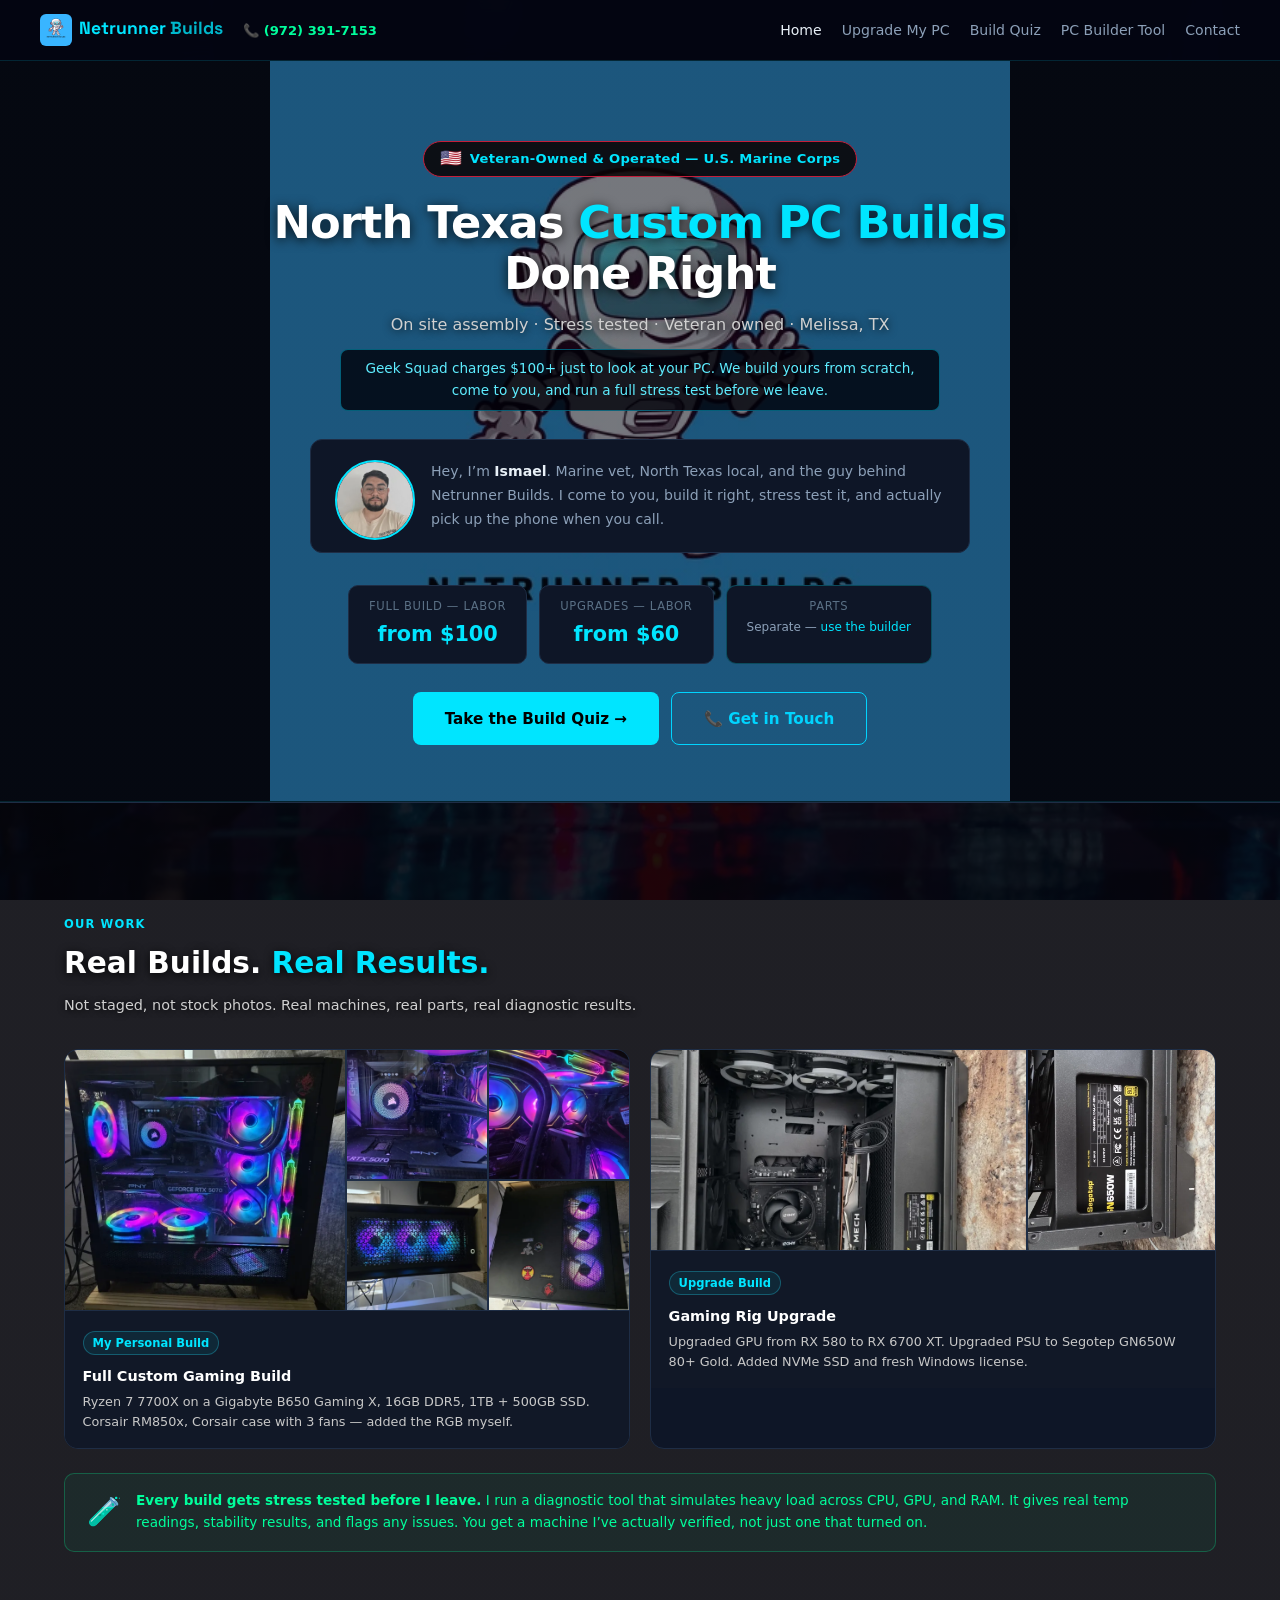
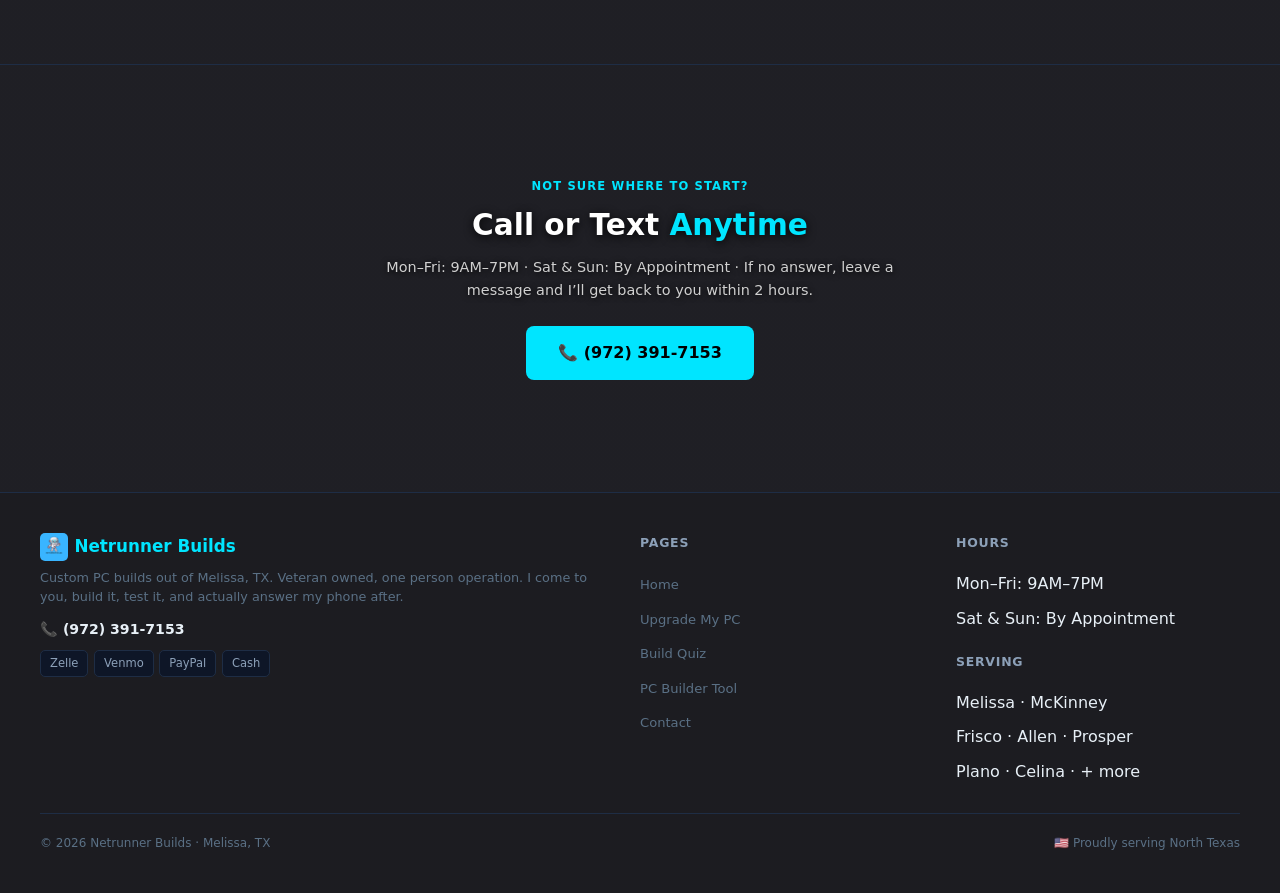
==== index.html @ 7930815f "Revert to github.io domain — remove CNAME until custom domain is ready" ====
<!DOCTYPE html>
<html lang="en">
<head>
<meta charset="UTF-8">
<meta name="viewport" content="width=device-width, initial-scale=1.0">
<meta name="description" content="Netrunner Builds. Veteran owned custom PC builds and upgrades in North Texas. Expert assembly, stress tested, onsite service in Melissa, McKinney, Frisco, Allen, Prosper, Plano, Celina.">
<meta property="og:title" content="Netrunner Builds · North Texas">
<meta property="og:description" content="Veteran-owned custom PC builds and upgrades in North Texas. Expert assembly, stress tested, onsite service.">
<meta property="og:image" content="https://netrunner1994.github.io/netrunner_logo.png">
<meta property="og:url" content="https://netrunner1994.github.io/">
<meta property="og:type" content="website">
<meta name="twitter:card" content="summary">
<meta name="twitter:image" content="https://netrunner1994.github.io/netrunner_logo.png">
<title>Netrunner Builds · North Texas</title>
<link rel="icon" href="netrunner_logo.png">
<link rel="apple-touch-icon" href="apple-touch-icon.png">
<link rel="canonical" href="https://netrunner1994.github.io/">
<link rel="preload" as="image" href="hero-bg.webp" type="image/webp">
<link rel="stylesheet" href="styles.css">
<script type="application/ld+json">
{
  "@context": "https://schema.org",
  "@type": "LocalBusiness",
  "name": "Netrunner Builds",
  "description": "Veteran-owned custom PC builds and upgrades. On-site service in North Texas.",
  "url": "https://netrunner1994.github.io",
  "telephone": "+19723917153",
  "address": {
    "@type": "PostalAddress",
    "addressLocality": "Melissa",
    "addressRegion": "TX",
    "postalCode": "75454",
    "addressCountry": "US"
  },
  "areaServed": ["Melissa TX","McKinney TX","Frisco TX","Allen TX","Prosper TX","Plano TX","Celina TX"],
  "openingHours": ["Mo-Fr 09:00-19:00"],
  "priceRange": "$",
  "founder": { "@type": "Person", "name": "Ismael Ruiz" }
}
</script>
</head>
<body>
<nav>
  <div class="nav-i">
    <a href="index.html" class="nav-logo"><img src="netrunner_logo.webp" alt="Netrunner Builds" style="height:32px;width:32px;object-fit:contain;border-radius:6px;margin-right:.45rem;vertical-align:middle;" width="32" height="32" decoding="async">Netrunner<span style="color:var(--cyan)"> Builds</span></a>
    <a href="tel:9723917153" class="nav-phone">&#128222; (972) 391-7153</a>
    <button class="nav-burger" id="nav-burger" onclick="toggleNav()" aria-label="Toggle navigation menu">&#9776;</button>
    <ul class="nav-links" role="list">
      <li><a href="index.html" class="active">Home</a></li>
      <li><a href="upgrade.html" >Upgrade My PC</a></li>
      <li><a href="build-quiz.html" >Build Quiz</a></li>
      <li><a href="build.html" >PC Builder Tool</a></li>
      <li><a href="request.html" >Contact</a></li>
    </ul>
  </div>
</nav>


<section class="hero" style="position:relative;overflow:hidden;min-height:480px;">
  <div class="vet-badge"><span style="font-size:1.1rem;line-height:1;">&#127482;&#127480;</span> Veteran-Owned &amp; Operated &mdash; U.S. Marine Corps</div>
  <h1 class="hero-h1">North Texas <span>Custom PC Builds</span><br>Done Right</h1>
  <p class="hero-sub">On site assembly &middot; Stress tested &middot; Veteran owned &middot; Melissa, TX</p>
  <p class="gs-line">Geek Squad charges $100+ just to look at your PC. We build yours from scratch, come to you, and run a full stress test before we leave.</p>
  <div class="bio-card">
    <img src="selfie.webp" alt="Ismael Ruiz" class="bio-photo" width="80" height="80" decoding="async" onerror="this.style.display='none'">
    <p>Hey, I&rsquo;m <strong>Ismael</strong>. Marine vet, North Texas local, and the guy behind Netrunner Builds. I come to you, build it right, stress test it, and actually pick up the phone when you call.</p>
  </div>
  <div class="price-badges">
    <div class="price-badge">
      <div class="price-badge-lbl">Full Build &mdash; Labor</div>
      <div class="price-badge-val">from $100</div>
    </div>
    <div class="price-badge">
      <div class="price-badge-lbl">Upgrades &mdash; Labor</div>
      <div class="price-badge-val">from $60</div>
    </div>
    <div class="price-badge price-parts-badge">
      <div class="price-badge-lbl">Parts</div>
      <div class="price-badge-sub">Separate &mdash; <a href="build.html">use the builder</a></div>
    </div>
  </div>
  <div class="hero-btns" style="margin-top:1.75rem;">
    <a href="build-quiz.html" class="btn btn-primary" style="font-size:.95rem;padding:.85rem 2rem;">Take the Build Quiz &#8594;</a>
    <a href="request.html" class="btn btn-secondary" style="font-size:.95rem;padding:.85rem 2rem;">&#128222; Get in Touch</a>
  </div>
</section>

<section class="rev" style="border-top:1px solid var(--brd);border-bottom:1px solid var(--brd);padding:3.5rem 0;">
  <div class="sec">
    <div class="sec-lbl">Our Work</div>
    <h2 class="sec-title">Real Builds. <span>Real Results.</span></h2>
    <p class="sec-sub">Not staged, not stock photos. Real machines, real parts, real diagnostic results.</p>
    <div class="proof-grid">
      <div class="proof-card">
        <div class="proof-imgs proof-imgs--5col" style="grid-template-columns:2fr 1fr 1fr;grid-template-rows:1fr 1fr;height:260px;">
          <img src="first_build.webp" alt="Full build" style="grid-row:1/3;object-position:center 30%;" loading="lazy" decoding="async">
          <img src="first_build-2.webp" alt="Build detail" style="object-position:center 40%;" loading="lazy" decoding="async">
          <img src="first_build-3.webp" alt="Build detail" style="object-position:center 40%;" loading="lazy" decoding="async">
          <img src="first_build-4.webp" alt="Build detail" style="object-position:center 40%;" loading="lazy" decoding="async">
          <img src="first_build-5.webp" alt="Build detail" style="object-position:center 40%;" loading="lazy" decoding="async">
        </div>
        <div class="proof-body">
          <span class="proof-tag">My Personal Build</span>
          <div class="proof-title">Full Custom Gaming Build</div>
          <div class="proof-desc">Ryzen 7 7700X on a Gigabyte B650 Gaming X, 16GB DDR5, 1TB + 500GB SSD. Corsair RM850x, Corsair case with 3 fans &mdash; added the RGB myself.</div>
        </div>
      </div>
      <div class="proof-card">
        <div class="proof-imgs">
          <img src="pc_upgrade.webp" alt="AMD gaming build" style="object-position:center 30%;" loading="lazy" decoding="async">
          <img src="pc_pic.webp" alt="Segotep 650W PSU" style="object-position:center 35%;" loading="lazy" decoding="async">
        </div>
        <div class="proof-body">
          <span class="proof-tag">Upgrade Build</span>
          <div class="proof-title">Gaming Rig Upgrade</div>
          <div class="proof-desc">Upgraded GPU from RX&nbsp;580 to RX&nbsp;6700&nbsp;XT. Upgraded PSU to Segotep GN650W 80+&nbsp;Gold. Added NVMe SSD and fresh Windows license.</div>
        </div>
      </div>
    </div>
    <div class="test-banner">
      <span style="font-size:1.75rem;flex-shrink:0">&#129514;</span>
      <div><b>Every build gets stress tested before I leave.</b> I run a diagnostic tool that simulates heavy load across CPU, GPU, and RAM. It gives real temp readings, stability results, and flags any issues. You get a machine I&rsquo;ve actually verified, not just one that turned on.</div>
    </div>
  </div>
</section>

<section class="rev" style="padding:3.5rem 0;">
  <div class="sec" style="text-align:center;">
    <div class="sec-lbl">Not Sure Where to Start?</div>
    <h2 class="sec-title">Call or Text <span>Anytime</span></h2>
    <p class="sec-sub" style="max-width:520px;margin:0 auto 1.5rem;">Mon–Fri: 9AM–7PM &middot; Sat &amp; Sun: By Appointment &middot; If no answer, leave a message and I&rsquo;ll get back to you within 2 hours.</p>
    <a href="tel:9723917153" class="btn btn-primary" style="font-size:1rem;padding:.9rem 2rem;">&#128222; (972) 391-7153</a>
  </div>
</section>

<footer>
  <div class="ft-i">
    <div>
      <div class="ft-brand"><img src="netrunner_logo.webp" alt="Netrunner Builds" style="height:28px;width:28px;object-fit:contain;border-radius:5px;margin-right:.4rem;vertical-align:middle;" width="28" height="28" decoding="async" loading="lazy">Netrunner<span style="color:var(--cyan)"> Builds</span></div>
      <div class="ft-tag">Custom PC builds out of Melissa, TX. Veteran owned, one person operation. I come to you, build it, test it, and actually answer my phone after.</div>
      <a href="tel:+19723917153" class="ft-phone">&#128222; (972) 391-7153</a>
      <div class="pay-badges"><span class="pay-b">Zelle</span><span class="pay-b">Venmo</span><span class="pay-b">PayPal</span><span class="pay-b">Cash</span></div>
    </div>
    <div class="ft-col">
      <h4>Pages</h4>
      <ul>
        <li><a href="index.html">Home</a></li>
        <li><a href="upgrade.html">Upgrade My PC</a></li>
        <li><a href="build-quiz.html">Build Quiz</a></li>
        <li><a href="build.html">PC Builder Tool</a></li>
        <li><a href="request.html">Contact</a></li>
      </ul>
    </div>
    <div class="ft-col">
      <h4>Hours</h4>
      <ul>
        <li>Mon–Fri: 9AM–7PM</li>
        <li>Sat &amp; Sun: By Appointment</li>
      </ul>
      <h4 style="margin-top:1rem;">Serving</h4>
      <ul>
        <li>Melissa &middot; McKinney</li>
        <li>Frisco &middot; Allen &middot; Prosper</li>
        <li>Plano &middot; Celina &middot; + more</li>
      </ul>
    </div>
  </div>
  <div class="ft-bot">
    <span>&copy; 2026 Netrunner Builds &middot; Melissa, TX</span>
    <span>&#127482;&#127480; Proudly serving North Texas</span>
  </div>
</footer>


<button id="btt" onclick="window.scrollTo({top:0,behavior:'smooth'})" aria-label="Back to top">&#8593;</button>
<script src="shared.js"></script>
</body>
</html>
---- styles.css ----
@import url('https://fonts.googleapis.com/css2?family=Space+Grotesk:wght@400;500;700&display=swap');

:root{
  --bg:#07090f;--surf:#0d1220;--card:#0e1627;--card2:#111827;
  --brd:#1e2d45;--brd2:#273a54;
  --cyan:#00e5ff;--blue:#00b8cc;--blue2:#5EEDFF;
  --teal:#E91E8C;--teal2:#FF5CB4;--magenta:#ff2d78;
  --cdim:rgba(0,229,255,.08);--gdim:rgba(0,229,255,.05);
  --grn:#00ff9d;--ylw:#FCEE0A;--red:#FF3C5A;
  --txt:#e8f0f7;--sub:#8ca0b8;--mut:#5a7085;--muted:#0a1020;
  --font:'Space Grotesk',sans-serif;
}
*{box-sizing:border-box;margin:0;padding:0;}
body{font-family:system-ui,-apple-system,'Segoe UI',sans-serif;background:linear-gradient(rgba(4,4,10,.78),rgba(4,4,10,.78)),url('hero-bg.webp') center/cover fixed no-repeat;color:var(--txt);line-height:1.6;-webkit-font-smoothing:antialiased;}
@media(max-width:900px){body{background-attachment:scroll;}}
a{color:var(--cyan);text-decoration:none;}
a:hover{text-decoration:underline;}
/* NAV */
nav{position:sticky;top:0;z-index:100;background:rgba(4,6,18,.97);backdrop-filter:blur(12px);border-bottom:1px solid rgba(0,229,255,.15);padding:0 1.5rem;}
.nav-i{max-width:1200px;margin:0 auto;display:flex;align-items:center;gap:1.25rem;height:60px;}
.nav-logo{font-size:1.1rem;font-weight:800;color:var(--cyan);white-space:nowrap;flex-shrink:0;}
.nav-logo span{color:var(--txt);}
.nav-phone{font-size:.82rem;color:var(--grn);font-weight:700;white-space:nowrap;text-decoration:none;}
.nav-phone:hover{color:#5EEDFF;}
.nav-links{display:flex;align-items:center;gap:1.25rem;list-style:none;margin-left:auto;flex-wrap:wrap;}
.nav-links a{color:var(--sub);font-size:.88rem;font-weight:500;transition:color .2s;}
.nav-links a:hover,.nav-links a.active{color:var(--txt);text-decoration:none;}
.lang-btn{background:var(--surf);border:1px solid var(--brd);color:var(--sub);padding:4px 10px;border-radius:6px;cursor:pointer;font-size:.78rem;font-weight:700;transition:all .2s;flex-shrink:0;}
.lang-btn:hover{border-color:var(--cyan);color:var(--cyan);}
/* HERO */
.hero{background:linear-gradient(rgba(4,8,18,.55),rgba(4,8,18,.55)),url('netrunner_logo.webp') center/auto 100% no-repeat,#07090f;border-bottom:1px solid rgba(0,229,255,.12);padding:5rem 1.5rem 3.5rem;text-align:center;position:relative;overflow:hidden;}
.hero::before{display:none;}
.vet-badge{display:inline-flex;align-items:center;gap:.5rem;background:rgba(10,3,3,.85);border:1px solid #C41E3A;color:var(--cyan);padding:.4rem 1rem;border-radius:999px;font-size:.82rem;font-weight:700;letter-spacing:.02em;margin-bottom:1.25rem;}
.hero-h1{font-size:clamp(1.9rem,5vw,2.8rem);font-weight:800;color:#fff;margin-bottom:.75rem;letter-spacing:-.02em;line-height:1.15;text-shadow:0 2px 12px rgba(0,0,0,.8);}
.hero-h1 span{color:var(--cyan);}
.hero-sub{font-size:1rem;color:#d0d0d0;margin-bottom:.75rem;text-shadow:0 1px 8px rgba(0,0,0,.9);}
.gs-line{display:inline-block;background:rgba(0,0,8,.8);border:1px solid rgba(0,212,255,.4);color:#5EEDFF;padding:.5rem 1.25rem;border-radius:8px;font-size:.85rem;margin-bottom:1.75rem;max-width:600px;}
.bio-card{max-width:660px;margin:0 auto 2rem;background:var(--card);border:1px solid var(--brd);border-radius:12px;padding:1.25rem 1.5rem;text-align:left;font-size:.88rem;color:var(--sub);line-height:1.7;}
.bio-card strong{color:var(--txt);}
.bio-photo{width:80px;height:80px;border-radius:50%;object-fit:cover;border:2px solid var(--cyan);float:left;margin:0 1rem .5rem 0;}
.price-badges{display:flex;gap:.75rem;justify-content:center;flex-wrap:wrap;margin:1.25rem 0 .5rem;}
.price-badge{background:var(--card);border:1px solid var(--brd);border-radius:10px;padding:.7rem 1.25rem;text-align:center;min-width:130px;}
.price-badge-lbl{font-size:.72rem;color:var(--mut);text-transform:uppercase;letter-spacing:.06em;margin-bottom:.2rem;}
.price-badge-val{font-size:1.3rem;font-weight:800;color:var(--cyan);}
.price-parts-badge{border-color:rgba(0,229,255,.25);}
.price-badge-sub{font-size:.75rem;color:var(--sub);}
.price-badge-sub a{color:var(--cyan);text-decoration:none;}
.section-h3{font-size:1.1rem;font-weight:700;color:#fff;margin:2rem 0 1rem;padding-top:1rem;border-top:1px solid var(--brd);}
.area-sub-h4{font-size:.82rem;font-weight:700;color:var(--sub);text-transform:uppercase;letter-spacing:.06em;margin:1.25rem 0 .5rem;}
.hero-btns{display:flex;gap:.75rem;justify-content:center;flex-wrap:wrap;}
.btn{display:inline-flex;align-items:center;gap:.4rem;padding:.7rem 1.5rem;border-radius:8px;font-weight:700;font-size:.9rem;cursor:pointer;transition:all .2s;border:none;text-decoration:none !important;}
.btn-primary{background:var(--cyan);color:#000;}
.btn-primary:hover{background:#33ecff;transform:translateY(-1px);}
.btn-secondary{background:transparent;border:1px solid #00D4FF;color:#00D4FF;}
.btn-secondary:hover{background:rgba(0,212,255,.1);border-color:#5EEDFF;color:#5EEDFF;}
.btn-green{background:var(--grn);color:#000;}
.btn-green:hover{background:#16a34a;}
/* SECTION */
.sec{max-width:1200px;margin:0 auto;padding:3.5rem 1.5rem;}
section{background:rgba(5,5,10,.5);}
.sec-lbl{font-size:.72rem;font-weight:700;letter-spacing:.1em;color:var(--cyan);text-transform:uppercase;margin-bottom:.4rem;}
.sec-title{font-size:clamp(1.4rem,3vw,1.85rem);font-weight:800;color:#fff;margin-bottom:.4rem;text-shadow:0 2px 10px rgba(0,0,0,.9);}
.sec-title span{color:var(--cyan);}
.sec-sub{color:#d0d0d0;font-size:.9rem;margin-bottom:2rem;line-height:1.6;text-shadow:0 1px 6px rgba(0,0,0,.9);}
/* USE CASES */
.uc-grid{display:grid;grid-template-columns:repeat(auto-fit,minmax(190px,1fr));gap:.9rem;}
.uc-card{background:var(--card);border:2px solid var(--brd);border-radius:12px;padding:1.2rem;cursor:pointer;transition:all .2s;text-align:center;}
.uc-card:hover{border-color:var(--cyan);background:rgba(34,211,238,.05);}
.uc-card.active{border-color:var(--cyan);background:var(--cdim);}
.uc-icon{font-size:1.75rem;margin-bottom:.5rem;}
.uc-title{font-weight:700;font-size:.9rem;color:#fff;margin-bottom:.25rem;}
.uc-note{font-size:.78rem;color:var(--mut);line-height:1.4;}
.hot-badge{display:inline-block;background:rgba(233,30,140,.15);color:#FF5CB4;border:1px solid rgba(233,30,140,.4);font-size:.65rem;padding:2px 7px;border-radius:999px;font-weight:700;margin-bottom:.4rem;}
/* TIER */
.tier-row{display:flex;gap:.4rem;flex-wrap:wrap;margin-bottom:.5rem;}
.tier-btn{padding:.38rem .85rem;border-radius:6px;border:1px solid var(--brd);background:var(--surf);color:var(--sub);font-weight:700;font-size:.78rem;cursor:pointer;transition:all .2s;}
.tier-btn:hover{border-color:var(--cyan);color:var(--cyan);}
.tier-btn.active{background:var(--cyan);border-color:var(--cyan);color:#fff;}
.tier-desc{font-size:.76rem;color:var(--mut);padding:.5rem .85rem;background:var(--surf);border-radius:6px;border-left:3px solid var(--cyan);margin-bottom:.75rem;line-height:1.4;}
/* PROGRESS */
.prog-wrap{background:var(--surf);border:1px solid var(--brd);border-radius:8px;padding:.6rem 1rem;margin-bottom:1rem;display:flex;align-items:center;gap:1rem;flex-wrap:wrap;}
.prog-lbl{font-size:.85rem;color:var(--sub);white-space:nowrap;}
.prog-lbl b{color:var(--cyan);}
.prog-track{flex:1;min-width:120px;height:7px;background:var(--brd);border-radius:999px;overflow:hidden;}
.prog-fill{height:100%;background:linear-gradient(90deg,var(--cyan),var(--grn));border-radius:999px;transition:width .4s ease;width:0%;}
/* BUILDER LAYOUT */
.bld-layout{display:flex;flex-direction:column;gap:1.25rem;}
.comp-col{display:flex;flex-direction:column;gap:.5rem;}
@media(min-width:900px){
  .bld-layout{flex-direction:row;align-items:flex-start;}
  .comp-col{flex:1;min-width:0;}
  .bld-layout>div:last-child{width:285px;flex-shrink:0;position:sticky;top:72px;}
}
/* COMPONENT SECTION */
.csec{background:var(--card);border:1px solid var(--brd);border-radius:10px;overflow:hidden;transition:border-color .25s;}
.csec.done{border-color:var(--grn);}
.csec-hdr{display:flex;align-items:center;gap:.65rem;padding:.7rem 1rem;cursor:pointer;user-select:none;border-bottom:1px solid transparent;transition:background .2s,border-color .2s;}
.csec-hdr:hover{background:rgba(255,255,255,.02);}
.csec-hdr.open{border-bottom-color:var(--brd);}
.csec-icon{width:28px;height:28px;flex-shrink:0;display:flex;align-items:center;justify-content:center;}
.csec-info{flex:1;min-width:0;}
.csec-name{font-weight:700;font-size:.85rem;color:#fff;}
.csec-sel{font-size:.75rem;color:var(--grn);margin-top:1px;}
.csec-sel.empty{color:var(--mut);}
.csec-chev{color:var(--mut);font-size:.8rem;transition:transform .3s;flex-shrink:0;}
.csec-chev.open{transform:rotate(180deg);}
.csec-body{display:none;padding:.85rem 1rem;}
.csec-body.open{display:block;}
.cdesc{font-size:.76rem;color:var(--mut);margin-bottom:.65rem;line-height:1.45;}
/* OPTIONS */
.opts-grid{display:grid;grid-template-columns:repeat(2,1fr);gap:.5rem;}
.opt{background:var(--surf);border:1.5px solid var(--brd);border-radius:7px;padding:.6rem .75rem;cursor:pointer;transition:all .2s;width:100%;text-align:left;}
.opt:hover{border-color:var(--cyan);background:var(--cdim);}
.opt.sel{border-color:var(--grn);background:var(--gdim);}
.opt-check{font-size:.68rem;font-weight:700;color:var(--grn);margin-bottom:.15rem;display:none;}
.opt.sel .opt-check{display:block;}
.opt-tag{display:inline-block;font-size:.6rem;font-weight:700;padding:1px 5px;border-radius:4px;margin-bottom:.2rem;}
.tag-air{background:rgba(34,197,94,.15);color:#00FF9C;}
.tag-aio{background:rgba(34,211,238,.15);color:#67e8f9;}
.tag-brnz{background:rgba(180,120,60,.2);color:#d4956a;}
.tag-gold{background:rgba(245,158,11,.2);color:#fbbf24;}
.tag-plat{background:rgba(148,163,184,.2);color:#cbd5e1;}
.opt-pcp{display:inline-block;margin-top:.3rem;font-size:.68rem;color:var(--cyan);opacity:.75;text-decoration:none;border-bottom:1px solid rgba(34,211,238,.3);}
.opt-pcp:hover{opacity:1;}
.opt-name{font-weight:600;font-size:.8rem;color:#fff;margin-bottom:.15rem;}
.opt-price{font-size:.82rem;color:var(--cyan);font-weight:700;margin-bottom:.2rem;}
.opt-note{font-size:.72rem;color:var(--mut);line-height:1.35;}
/* PSU explain */
.psu-box{background:var(--surf);border:1px solid var(--brd);border-radius:8px;padding:.75rem 1rem;margin-bottom:.9rem;font-size:.78rem;color:var(--mut);line-height:1.5;}
.psu-box b{color:var(--txt);}
/* STORAGE GROUPS */
.sg{margin-bottom:.6rem;}
.sg-hdr{width:100%;background:var(--surf);border:1px solid var(--brd);color:var(--txt);padding:.65rem 1rem;border-radius:8px;text-align:left;cursor:pointer;font-weight:700;font-size:.85rem;display:flex;align-items:center;gap:.6rem;transition:border-color .2s;}
.sg-hdr:hover{border-color:var(--cyan);}
.sg-hdr.open{border-radius:8px 8px 0 0;border-color:var(--cyan);}
.sg-cnt{background:var(--cdim);color:var(--cyan);font-size:.7rem;padding:2px 8px;border-radius:999px;}
.sg-chev{margin-left:auto;color:var(--mut);transition:transform .25s;}
.sg-hdr.open .sg-chev{transform:rotate(180deg);}
.sg-body{display:none;border:1px solid var(--cyan);border-top:none;border-radius:0 0 8px 8px;padding:.65rem;}
.sg-body.open{display:grid;grid-template-columns:repeat(auto-fill,minmax(250px,1fr));gap:.6rem;}
/* COMPAT */
.compat{background:var(--surf);border:1px solid var(--brd);border-radius:8px;padding:.65rem 1rem;margin-top:.75rem;}
.compat-title{font-weight:700;font-size:.88rem;color:#fff;margin-bottom:.6rem;}
.compat-hint{color:var(--mut);font-size:.85rem;}
.compat-ok{color:var(--grn);font-size:.85rem;padding:.25rem 0;}
.compat-err{color:var(--red);font-size:.85rem;padding:.25rem 0;}
/* PRICE PANEL */
.pp{background:var(--card);border:1px solid var(--brd);border-radius:16px;padding:1.4rem;}
.pp-title{font-weight:800;font-size:1rem;color:#fff;margin-bottom:1.1rem;display:flex;align-items:center;justify-content:space-between;}
.pp-row{display:flex;justify-content:space-between;align-items:flex-start;gap:.5rem;padding:.4rem 0;border-bottom:1px solid var(--brd);font-size:.82rem;}
.pp-row:last-of-type{border-bottom:none;}
.pp-lbl{color:var(--mut);flex:1;}
.pp-val{color:var(--txt);font-weight:600;text-align:right;font-size:.8rem;}
.pp-val.grn{color:var(--grn);}
.pp-val.dim{color:var(--mut);font-style:italic;font-weight:400;}
.pp-total{display:flex;justify-content:space-between;padding:.85rem 0 .5rem;border-top:1px solid var(--brd);margin-top:.4rem;}
.pp-total-lbl{font-weight:700;color:#fff;}
.pp-total-val{font-size:1.2rem;font-weight:800;color:var(--cyan);}
.pp-note{font-size:.72rem;color:var(--mut);margin-top:.6rem;line-height:1.5;}
.pp-upd{font-size:.68rem;color:var(--mut);opacity:.7;margin-top:.3rem;}
.pp-os{background:rgba(245,158,11,.1);border:1px solid rgba(245,158,11,.3);border-radius:8px;padding:.55rem .8rem;font-size:.75rem;color:var(--ylw);margin:.75rem 0;line-height:1.45;}
.pp-actions{display:flex;flex-direction:column;gap:.5rem;margin-top:1rem;}
/* BUILD ERA */
.era-box{background:var(--card);border:1px solid rgba(0,229,255,.25);border-radius:12px;padding:1rem 1.1rem;margin-bottom:.75rem;}
.era-header{display:flex;justify-content:space-between;align-items:center;margin-bottom:.55rem;}
.era-label{font-size:.65rem;font-weight:700;letter-spacing:.1em;text-transform:uppercase;color:var(--mut);}
.era-year{font-size:1.05rem;font-weight:800;color:var(--cyan);}
.era-bar-wrap{background:rgba(255,255,255,.1);border-radius:99px;height:6px;margin-bottom:.65rem;overflow:hidden;}
.era-bar-fill{height:100%;border-radius:99px;background:linear-gradient(90deg,#00D4FF,var(--cyan));transition:width .4s ease;}
.era-title{font-size:.92rem;font-weight:700;color:#fff;margin-bottom:.3rem;}
.era-desc{font-size:.79rem;color:var(--sub);line-height:1.5;margin-bottom:.65rem;}
.era-games-lbl{font-size:.7rem;font-weight:700;color:var(--mut);text-transform:uppercase;letter-spacing:.07em;margin-bottom:.4rem;}
.era-games{display:flex;flex-direction:column;gap:.28rem;}
.era-game-tag{font-size:.75rem;color:var(--sub);background:rgba(34,211,238,.05);border:1px solid rgba(34,211,238,.15);border-radius:5px;padding:.3rem .6rem;line-height:1.4;}
/* PROOF */
.proof-grid{display:grid;grid-template-columns:repeat(auto-fit,minmax(280px,1fr));gap:1.25rem;margin-bottom:1.5rem;}
.proof-card{background:var(--card);border:1px solid var(--brd);border-radius:14px;overflow:hidden;}
.proof-img{height:160px;background:linear-gradient(135deg,var(--surf) 0%,#0d2040 100%);display:flex;align-items:center;justify-content:center;font-size:.8rem;color:var(--mut);flex-direction:column;gap:.4rem;}
.proof-body{padding:1.1rem;}
.proof-tag{display:inline-block;background:var(--cdim);color:var(--cyan);border:1px solid rgba(34,211,238,.3);font-size:.72rem;padding:2px 9px;border-radius:999px;font-weight:700;margin-bottom:.6rem;}
.proof-title{font-weight:700;color:#fff;font-size:.9rem;margin-bottom:.3rem;}
.proof-desc{font-size:.8rem;color:#c8c8c8;line-height:1.5;}
.test-banner{background:rgba(0,255,156,.05);border:1px solid rgba(0,255,156,.25);border-radius:10px;padding:1rem 1.4rem;display:flex;align-items:flex-start;gap:.85rem;font-size:.85rem;color:#00FF9C;line-height:1.6;}
/* UPGRADES */
.ug-grid{display:grid;grid-template-columns:repeat(auto-fit,minmax(210px,1fr));gap:1rem;}
.ug-card{background:var(--card);border:1px solid var(--brd);border-radius:12px;padding:1.25rem;transition:border-color .2s;}
.ug-card:hover{border-color:var(--cyan);}
.ug-icon{font-size:1.6rem;margin-bottom:.6rem;}
.ug-title{font-weight:700;color:#fff;font-size:.9rem;margin-bottom:.25rem;}
.ug-price{color:var(--cyan);font-weight:700;font-size:.85rem;margin-bottom:.4rem;}
.ug-desc{font-size:.78rem;color:var(--mut);line-height:1.5;}
/* HOW IT WORKS */
.hiw-grid{display:grid;grid-template-columns:repeat(auto-fit,minmax(170px,1fr));gap:.85rem;margin-bottom:1.75rem;}
.hiw-card{background:var(--card);border:1px solid var(--brd);border-radius:12px;padding:1.1rem;}
.hiw-num{width:32px;height:32px;background:var(--cdim);color:var(--cyan);border-radius:50%;display:flex;align-items:center;justify-content:center;font-weight:800;font-size:.85rem;margin-bottom:.7rem;}
.hiw-title{font-weight:700;color:#fff;font-size:.85rem;margin-bottom:.25rem;}
.hiw-desc{font-size:.78rem;color:var(--mut);line-height:1.45;}
.fee-box{background:var(--card);border:1px solid var(--brd);border-radius:12px;overflow:hidden;margin-bottom:1.25rem;}
.fee-row{display:flex;justify-content:space-between;align-items:center;padding:.8rem 1.25rem;border-bottom:1px solid var(--brd);font-size:.88rem;}
.fee-row:last-child{border-bottom:none;}
.fee-lbl{color:var(--mut);}
.fee-val{font-weight:700;color:var(--txt);}
.warranty-grid{display:grid;grid-template-columns:repeat(auto-fit,minmax(230px,1fr));gap:.85rem;}
.w-card{background:var(--card);border:1px solid var(--brd);border-radius:12px;padding:1.1rem;}
.w-icon{font-size:1.4rem;margin-bottom:.5rem;}
.w-title{font-weight:700;color:#fff;font-size:.88rem;margin-bottom:.25rem;}
.w-desc{font-size:.78rem;color:var(--mut);line-height:1.5;}
/* AREA */
.area-info{display:grid;grid-template-columns:repeat(auto-fit,minmax(260px,1fr));gap:1.25rem;margin-top:1.25rem;}
.area-card{background:var(--card);border:1px solid var(--brd);border-radius:12px;padding:1.25rem;}
.area-card h4{font-weight:700;color:#fff;margin-bottom:.6rem;}
.area-card p{font-size:.82rem;color:var(--mut);margin-bottom:.5rem;line-height:1.5;}
.city-tags{display:flex;flex-wrap:wrap;gap:.35rem;margin-top:.5rem;}
.city-tag{background:var(--surf);border:1px solid var(--brd);color:var(--sub);padding:3px 10px;border-radius:999px;font-size:.75rem;}
.hours-row,.pay-row{display:flex;flex-wrap:wrap;gap:.4rem;margin-top:.5rem;}
.badge-sm{background:var(--surf);border:1px solid var(--brd);color:var(--sub);padding:3px 10px;border-radius:6px;font-size:.75rem;font-weight:500;}
/* FAQ */
.faq-item{border-bottom:1px solid var(--brd);background:var(--card);padding:0 1rem;border-radius:8px;margin-bottom:.4rem;}
.faq-q{width:100%;text-align:left;background:none;border:none;color:var(--txt);padding:1rem 0;font-size:.9rem;font-weight:600;cursor:pointer;display:flex;align-items:center;justify-content:space-between;gap:1rem;transition:color .2s;}
.faq-q:hover,.faq-q.open{color:var(--cyan);}
.faq-plus{color:var(--cyan);font-size:1.1rem;transition:transform .3s;flex-shrink:0;}
.faq-q.open .faq-plus{transform:rotate(45deg);}
.faq-a{max-height:0;overflow:hidden;transition:max-height .35s ease,padding .3s;font-size:.85rem;color:#c8c8c8;line-height:1.7;}
.faq-a.open{max-height:400px;padding-bottom:1rem;}
/* CHECKLIST */
.cl-grid{display:grid;grid-template-columns:repeat(auto-fill,minmax(215px,1fr));gap:.75rem;}
.cl-item{background:var(--card);border:1px solid var(--brd);border-radius:10px;padding:.9rem 1rem;display:flex;gap:.75rem;align-items:flex-start;}
.cl-icon{font-size:1.2rem;flex-shrink:0;}
.cl-name{font-weight:600;color:#fff;font-size:.85rem;margin-bottom:.15rem;}
.cl-price{font-size:.75rem;color:var(--mut);}
/* FORM */
.form-grid{display:grid;grid-template-columns:1fr 1fr;gap:1rem;}
@media(max-width:640px){.form-grid{grid-template-columns:1fr;}}
.fg{display:flex;flex-direction:column;gap:.35rem;margin-bottom:.9rem;}
.fg label{font-size:.8rem;font-weight:600;color:var(--txt);}
.fg input,.fg select,.fg textarea{width:100%;background:var(--surf);border:1px solid var(--brd);border-radius:8px;color:var(--txt);padding:.7rem .9rem;font-size:.88rem;font-family:inherit;transition:border-color .2s;}
.fg input:focus,.fg select:focus,.fg textarea:focus{outline:none;border-color:var(--cyan);}
.fg textarea{min-height:110px;resize:vertical;}
.fg select option{background:var(--surf);}
.build-summ{background:var(--surf);border:1px solid var(--brd);border-radius:10px;padding:1rem;margin-bottom:1.1rem;font-size:.82rem;}
.build-summ h4{font-weight:700;color:var(--cyan);margin-bottom:.6rem;font-size:.82rem;}
.summ-row{display:flex;justify-content:space-between;padding:.25rem 0;border-bottom:1px solid var(--brd);font-size:.8rem;color:var(--mut);}
.summ-row:last-child{border-bottom:none;}
.summ-val{color:var(--txt);font-weight:600;}
.parts-note{background:var(--surf);border:1px solid var(--brd);border-radius:9px;padding:.85rem 1rem;margin-bottom:1.1rem;font-size:.78rem;color:var(--mut);line-height:1.5;}
.parts-note b{color:var(--txt);}
.priv-note{font-size:.75rem;color:var(--mut);margin-bottom:1.1rem;display:flex;gap:.5rem;align-items:flex-start;line-height:1.5;}
.success-wrap{display:none;text-align:center;padding:3rem 1rem;}
.success-wrap.show{display:block;}
.suc-icon{font-size:2.5rem;margin-bottom:.75rem;}
.suc-h3{font-size:1.2rem;font-weight:700;color:#fff;margin-bottom:.5rem;}
.suc-p{color:var(--mut);font-size:.88rem;}
/* FOOTER */
footer{background:rgba(8,8,13,.6);border-top:1px solid var(--brd);padding:2.5rem 1.5rem;}
.ft-i{max-width:1200px;margin:0 auto;display:grid;grid-template-columns:2fr 1fr 1fr;gap:2rem;}
@media(max-width:720px){.ft-i{grid-template-columns:1fr;}}
.ft-brand{font-size:1.05rem;font-weight:800;color:var(--cyan);margin-bottom:.4rem;}
.ft-brand span{color:var(--txt);}
.ft-tag{font-size:.8rem;color:var(--mut);margin-bottom:.75rem;line-height:1.5;}
.ft-phone{font-size:.88rem;color:var(--txt);font-weight:700;text-decoration:none;display:block;margin-bottom:.6rem;}
.ft-phone:hover{color:var(--cyan);}
.pay-badges{display:flex;flex-wrap:wrap;gap:.35rem;margin-top:.4rem;}
.pay-b{background:var(--card);border:1px solid var(--brd);color:var(--sub);padding:3px 9px;border-radius:5px;font-size:.72rem;}
.ft-col h4{font-size:.78rem;font-weight:700;color:var(--sub);text-transform:uppercase;letter-spacing:.06em;margin-bottom:.85rem;}
.ft-col ul{list-style:none;}
.ft-col ul li{padding:.28rem 0;}
.ft-col ul li a{font-size:.82rem;color:var(--mut);}
.ft-col ul li a:hover{color:var(--cyan);text-decoration:none;}
.ft-soc{display:flex;gap:.5rem;flex-wrap:wrap;margin-top:.6rem;}
.ft-soc a{background:var(--card);border:1px solid var(--brd);color:var(--mut);padding:4px 12px;border-radius:6px;font-size:.75rem;font-weight:600;transition:all .2s;}
.ft-soc a:hover{border-color:var(--cyan);color:var(--cyan);text-decoration:none;}
.ft-bot{max-width:1200px;margin:1.5rem auto 0;padding-top:1.25rem;border-top:1px solid var(--brd);display:flex;justify-content:space-between;align-items:center;flex-wrap:wrap;gap:.5rem;font-size:.75rem;color:var(--mut);}
/* TOAST */
.toast{position:fixed;bottom:2rem;left:50%;transform:translateX(-50%) translateY(100px);background:var(--grn);color:#000;padding:.7rem 1.5rem;border-radius:8px;font-weight:700;font-size:.88rem;z-index:9999;transition:transform .3s ease;pointer-events:none;}
.toast.show{transform:translateX(-50%) translateY(0);}
/* MODAL */
.modal-overlay{position:fixed;inset:0;background:rgba(2,2,8,.86);backdrop-filter:blur(4px);z-index:2000;display:flex;align-items:center;justify-content:center;padding:1.25rem;}
.modal-box{background:var(--card);border:1px solid rgba(0,212,255,.4);border-radius:14px;padding:1.75rem;max-width:480px;font-size:.88rem;line-height:1.6;color:var(--txt);box-shadow:0 20px 60px rgba(0,0,0,.6);}
/* BACK TOP */
#btt{position:fixed;bottom:2rem;right:2rem;background:var(--cyan);color:#000;border:none;border-radius:50%;width:42px;height:42px;font-size:1rem;cursor:pointer;opacity:0;transition:opacity .3s;z-index:500;display:flex;align-items:center;justify-content:center;font-weight:700;}
#btt.show{opacity:1;}
#btt:hover{background:#38bdf8;}
/* REVEAL */
.rev{opacity:0;transform:translateY(22px);transition:opacity .5s,transform .5s;}
.rev.in{opacity:1;transform:translateY(0);}
/* HAMBURGER MENU */
.nav-burger{display:none;background:none;border:1px solid var(--brd);border-radius:6px;color:var(--txt);font-size:1.2rem;cursor:pointer;padding:.3rem .6rem;line-height:1;margin-left:auto;flex-shrink:0;transition:border-color .2s,color .2s;}
.nav-burger:hover{border-color:var(--cyan);color:var(--cyan);}
@media(max-width:768px){
  .nav-phone{display:none;}
  .nav-burger{display:block;}
  .nav-links{
    position:absolute;top:60px;left:0;right:0;
    display:none;flex-direction:column;align-items:stretch;
    margin-left:0;gap:0;
    background:rgba(4,6,18,.98);backdrop-filter:blur(14px);
    border-bottom:1px solid var(--brd);padding:.25rem 0;
    z-index:200;box-shadow:0 8px 32px rgba(0,0,0,.5);
  }
  .nav-links.open{display:flex;}
  .nav-links li{border-bottom:1px solid rgba(255,255,255,.04);}
  .nav-links li:last-child{border-bottom:none;}
  .nav-links a{display:block;padding:.9rem 1.5rem;font-size:.95rem;color:var(--sub)!important;font-weight:500;}
  .nav-links a:hover,.nav-links a.active{color:var(--cyan)!important;background:rgba(0,229,255,.05);text-decoration:none;}
}
/* MOBILE */
@media(max-width:600px){
  .opts-grid{grid-template-columns:1fr;}
  .sg-body.open{grid-template-columns:1fr;}
  .hero{padding:3.5rem 1rem 2.5rem;background:linear-gradient(rgba(4,8,18,.88),rgba(4,8,18,.88)),url('netrunner_logo.webp') center/auto 100% no-repeat,#07090f!important;}
  .csec-hdr{padding:.9rem 1rem;}
  .csec-body{padding:1rem;}
  .price-parts-badge{display:none;}
}
/* STYLE OVERRIDES */
.nav-logo{color:var(--cyan)!important;font-family:var(--font);}
.nav-logo span{color:var(--blue)!important;}
.sec-title span,.sec-lbl,.a{color:var(--cyan)!important;}
.btn-primary{background:var(--cyan)!important;color:#000!important;}
.btn-primary:hover{background:#33ecff!important;}
.uc-card:hover,.uc-card.active{border-color:var(--cyan)!important;background:var(--cdim)!important;}
.tier-btn.active{background:var(--cyan)!important;border-color:var(--cyan)!important;color:#000!important;}
.tier-btn:hover{border-color:var(--cyan)!important;color:var(--cyan)!important;}
.opt:hover,.opt.sel{border-color:var(--cyan)!important;background:var(--cdim)!important;}
.opt.sel{border-color:var(--cyan)!important;}
.opt-price,.csec-sel:not(.empty){color:var(--cyan)!important;}
.prog-fill{background:linear-gradient(90deg,var(--blue),var(--cyan))!important;}
.tier-desc{border-left-color:var(--cyan)!important;}
.pp-total{color:var(--cyan)!important;}
.pp-val.grn{color:var(--cyan)!important;}
.sg-hdr:hover{color:var(--cyan)!important;}
.faq-q:hover,.faq-plus{color:var(--cyan)!important;}
.compat-ok{color:#4ade80!important;}
.nav-cta{background:var(--cyan)!important;color:#06060e!important;}
input:focus,select:focus,textarea:focus{border-color:var(--blue)!important;box-shadow:0 0 0 3px rgba(0,212,255,.12)!important;}
/* SOCIAL SHARE */
.soc-row{display:grid;grid-template-columns:repeat(4,1fr);gap:.4rem;}
.soc-btn{background:rgba(255,255,255,.04);border:1px solid rgba(255,255,255,.1);border-radius:8px;color:var(--mut);padding:.5rem .3rem;font-size:.68rem;font-weight:700;cursor:pointer;transition:border-color .2s,color .2s,background .2s;font-family:inherit;display:flex;flex-direction:column;align-items:center;gap:.2rem;line-height:1.2;}
.soc-x:hover{border-color:#e7e7e7;color:#e7e7e7;background:rgba(231,231,231,.07);}
.soc-fb:hover{border-color:#1877F2;color:#1877F2;background:rgba(24,119,242,.07);}
.soc-reddit:hover{border-color:#FF4500;color:#FF4500;background:rgba(255,69,0,.07);}
.soc-discord:hover{border-color:#5865F2;color:#5865F2;background:rgba(88,101,242,.07);}
/* WIZARD */
.wz-bar{background:var(--surf);border:1px solid var(--brd);border-radius:8px;padding:.55rem .9rem;margin-bottom:.75rem;}
.wz-bar-top{display:flex;justify-content:space-between;align-items:center;margin-bottom:.4rem;font-size:.78rem;}
.wz-bar-top b{color:var(--cyan);}
.wz-track{height:5px;background:var(--brd);border-radius:999px;overflow:hidden;}
.wz-fill{height:100%;background:linear-gradient(90deg,var(--blue),var(--cyan));border-radius:999px;transition:width .4s;width:0%;}
.wz-nav{display:flex;justify-content:space-between;align-items:center;margin-top:1rem;gap:.75rem;flex-wrap:wrap;}
.wz-btn{padding:.52rem 1.2rem;border-radius:8px;font-size:.88rem;font-weight:700;cursor:pointer;border:none;font-family:inherit;transition:all .2s;}
.wz-back{background:var(--surf);color:var(--sub);border:1px solid var(--brd);}
.wz-back:hover{border-color:var(--blue);color:var(--txt);}
.wz-skip{background:transparent;color:var(--mut);border:1px solid var(--muted);font-size:.8rem;}
.wz-next{background:var(--cyan);color:#000;}
.wz-next:hover{background:#33ecff;transform:translateY(-1px);}
.wz-restart{background:transparent;color:var(--mut);border:1px solid var(--brd);margin-left:auto;font-size:.75rem;}
.wz-restart:hover{color:var(--red);border-color:var(--red);}
/* PROOF CARD */
.proof-imgs{display:grid;grid-template-columns:2fr 1fr;gap:2px;height:200px;background:var(--brd);overflow:hidden;}
.proof-imgs img{width:100%;height:100%;min-height:0;object-fit:cover;display:block;}
.proof-body{padding:1.1rem;background:var(--card2);border-top:1px solid var(--brd);}
.spec-tag{background:rgba(157,0,255,.12);border:1px solid rgba(157,0,255,.25);color:var(--blue2);}
/* HUB SERVICE CARDS */
.svc-grid{display:grid;grid-template-columns:repeat(auto-fit,minmax(280px,1fr));gap:1.5rem;margin:2.5rem 0;}
.svc-card{background:var(--card);border:2px solid var(--brd);border-radius:16px;padding:2rem 1.75rem;text-decoration:none !important;transition:all .25s;display:flex;flex-direction:column;gap:.75rem;}
.svc-card:hover{border-color:var(--cyan);background:var(--cdim);transform:translateY(-3px);box-shadow:0 8px 32px rgba(0,229,255,.08);}
.svc-icon{font-size:2.5rem;line-height:1;}
.svc-title{font-size:1.2rem;font-weight:800;color:#fff;}
.svc-desc{font-size:.88rem;color:var(--sub);line-height:1.6;flex:1;}
.svc-cta{display:inline-flex;align-items:center;gap:.4rem;font-size:.88rem;font-weight:700;color:var(--cyan);margin-top:.25rem;}
.svc-card:hover .svc-cta{text-decoration:underline;}
.svc-price{font-size:.78rem;color:var(--mut);margin-top:.1rem;}
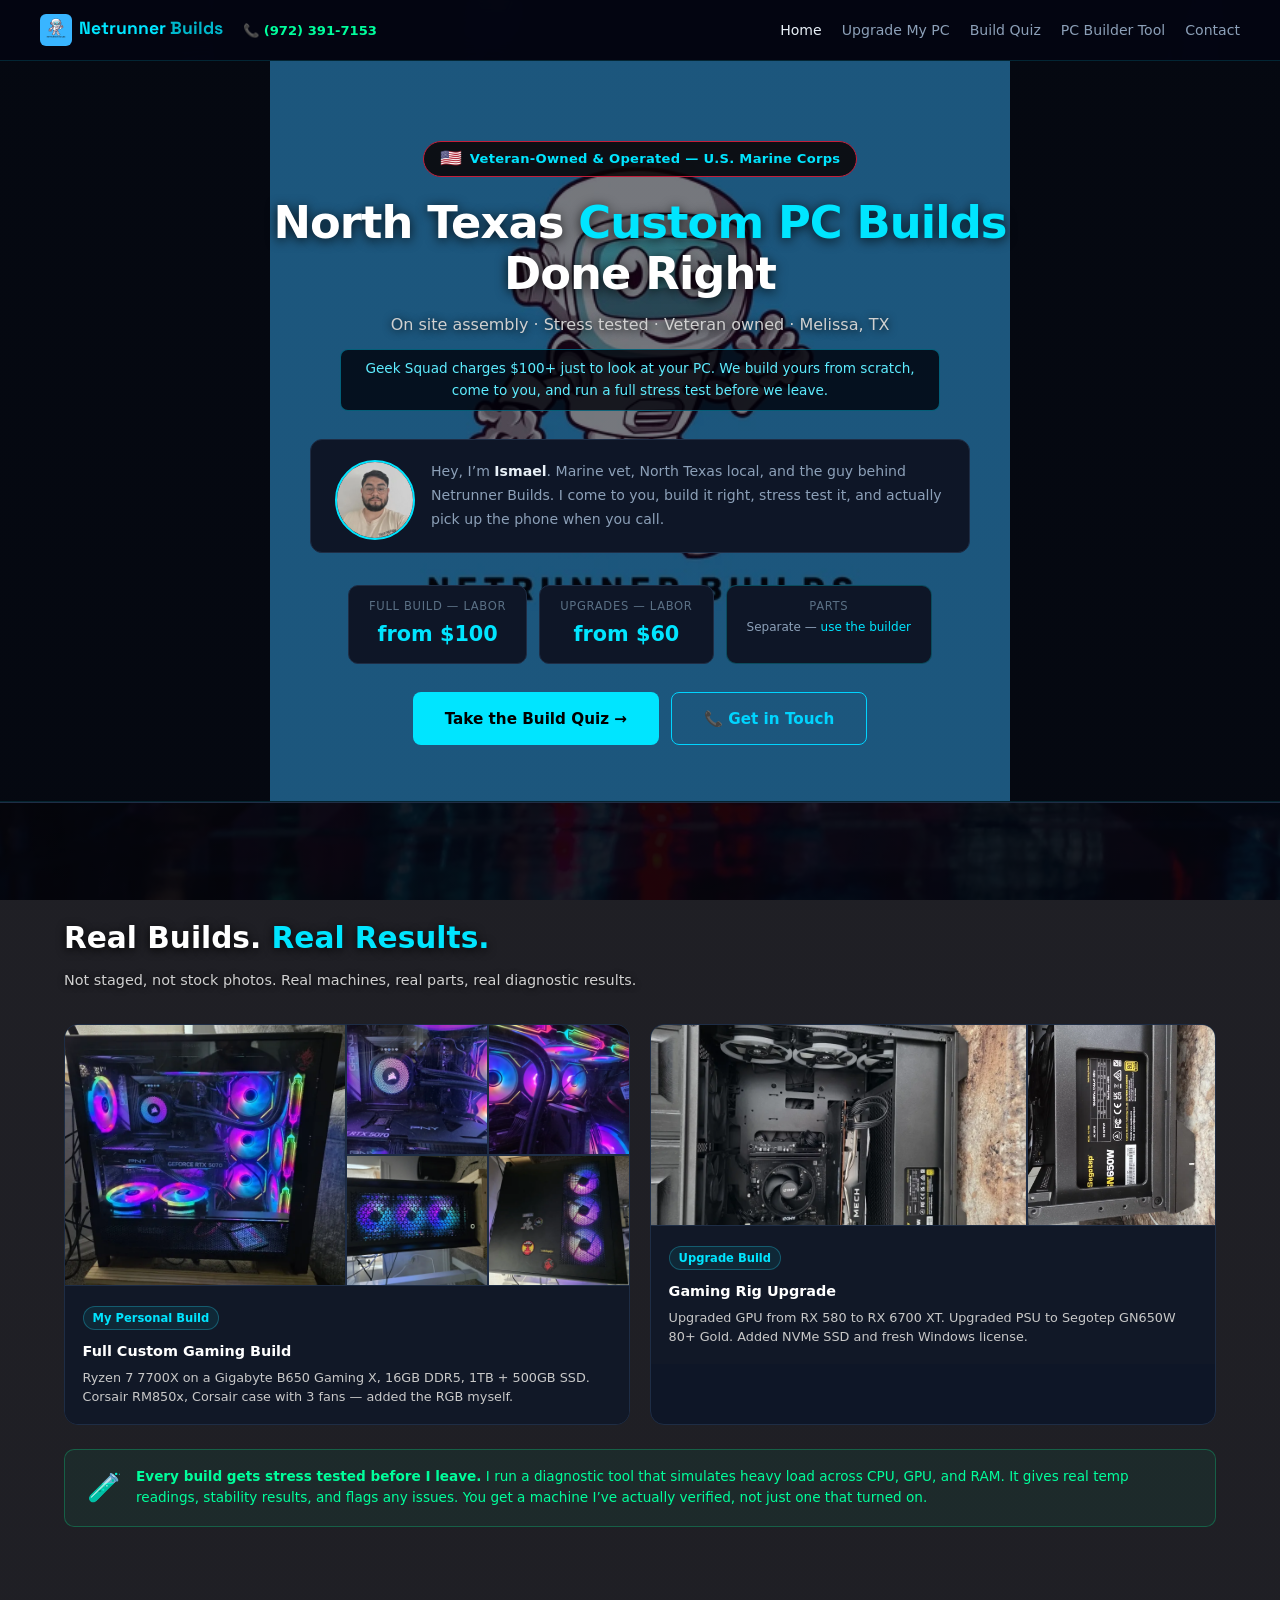
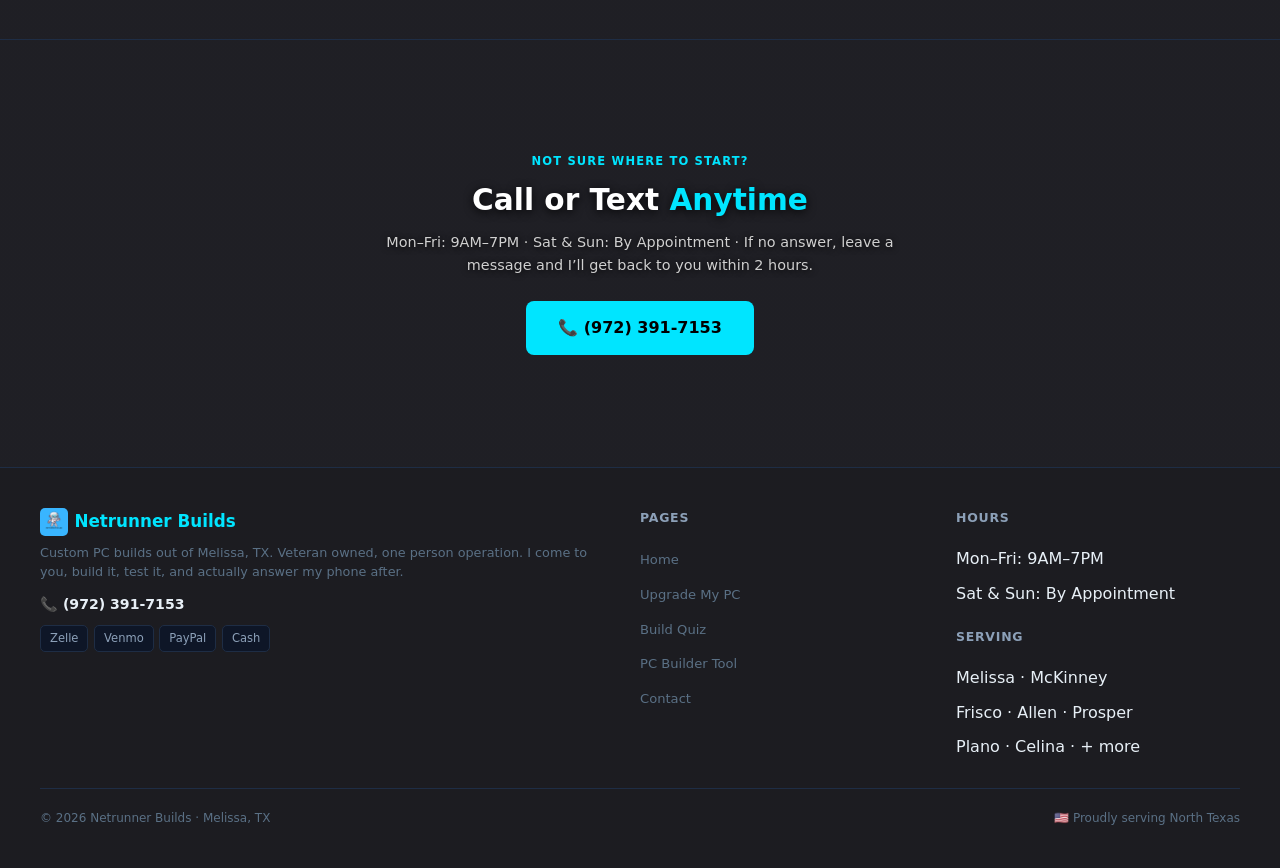
==== commit 4e77382d: "Remove 'Our Work' label from gallery section" ====
--- a/index.html
+++ b/index.html
@@ -87,7 +87,6 @@
 
 <section class="rev" style="border-top:1px solid var(--brd);border-bottom:1px solid var(--brd);padding:3.5rem 0;">
   <div class="sec">
-    <div class="sec-lbl">Our Work</div>
     <h2 class="sec-title">Real Builds. <span>Real Results.</span></h2>
     <p class="sec-sub">Not staged, not stock photos. Real machines, real parts, real diagnostic results.</p>
     <div class="proof-grid">
--- a/styles.css
+++ b/styles.css
@@ -125,6 +125,15 @@
 .opt-name{font-weight:600;font-size:.8rem;color:#fff;margin-bottom:.15rem;}
 .opt-price{font-size:.82rem;color:var(--cyan);font-weight:700;margin-bottom:.2rem;}
 .opt-note{font-size:.72rem;color:var(--mut);line-height:1.35;}
+/* POLICY LIST (upgrade page) */
+.policy-list{list-style:none;padding:0;margin:0;display:flex;flex-direction:column;gap:.55rem;}
+.policy-list li{font-size:.83rem;color:var(--mut);line-height:1.5;padding:.6rem .9rem;background:var(--surf);border:1px solid var(--brd);border-radius:8px;}
+.policy-list li b{color:var(--txt);}
+/* DROPDOWN (case / fans) */
+.dd-sel{width:100%;background:var(--surf);border:1.5px solid var(--brd);border-radius:8px;color:var(--txt);font-family:inherit;font-size:.83rem;padding:.6rem .85rem;cursor:pointer;appearance:none;-webkit-appearance:none;background-image:url("data:image/svg+xml,%3Csvg xmlns='http://www.w3.org/2000/svg' width='12' height='8' viewBox='0 0 12 8'%3E%3Cpath d='M1 1l5 5 5-5' stroke='%2300e5ff' stroke-width='2' fill='none' stroke-linecap='round'/%3E%3C/svg%3E");background-repeat:no-repeat;background-position:right .85rem center;padding-right:2.5rem;transition:border-color .2s;}
+.dd-sel:hover,.dd-sel:focus{border-color:var(--cyan);outline:none;}
+.dd-sel option{background:#0d1117;color:var(--txt);}
+.dd-pick{margin-top:.6rem;padding:.6rem .85rem;background:var(--gdim);border:1px solid var(--grn);border-radius:7px;font-size:.8rem;color:var(--grn);line-height:1.5;}
 /* PSU explain */
 .psu-box{background:var(--surf);border:1px solid var(--brd);border-radius:8px;padding:.75rem 1rem;margin-bottom:.9rem;font-size:.78rem;color:var(--mut);line-height:1.5;}
 .psu-box b{color:var(--txt);}
@@ -311,6 +320,8 @@
   .csec-hdr{padding:.9rem 1rem;}
   .csec-body{padding:1rem;}
   .price-parts-badge{display:none;}
+  .bio-photo{float:none;display:block;margin:0 auto 1rem;}
+  .cdesc,.opt-note,.uc-note{font-size:.8rem;}
 }
 /* STYLE OVERRIDES */
 .nav-logo{color:var(--cyan)!important;font-family:var(--font);}
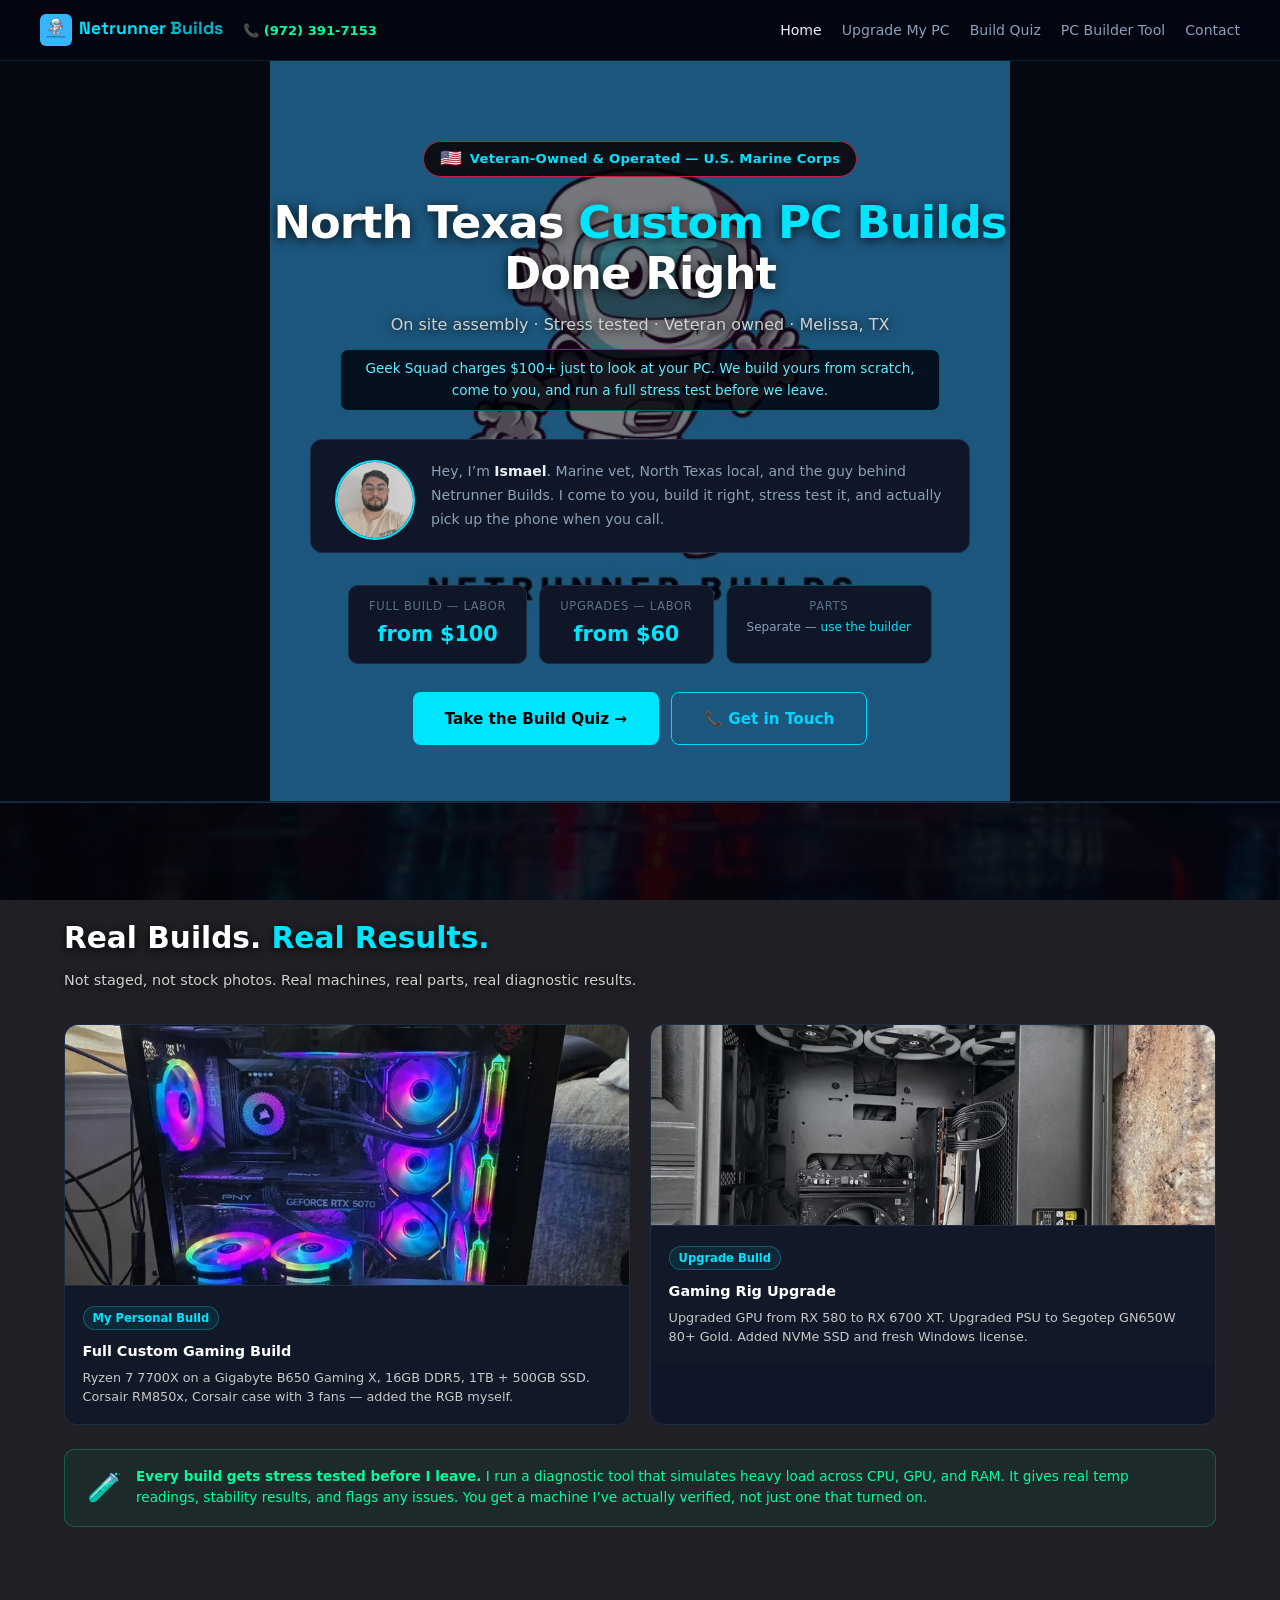
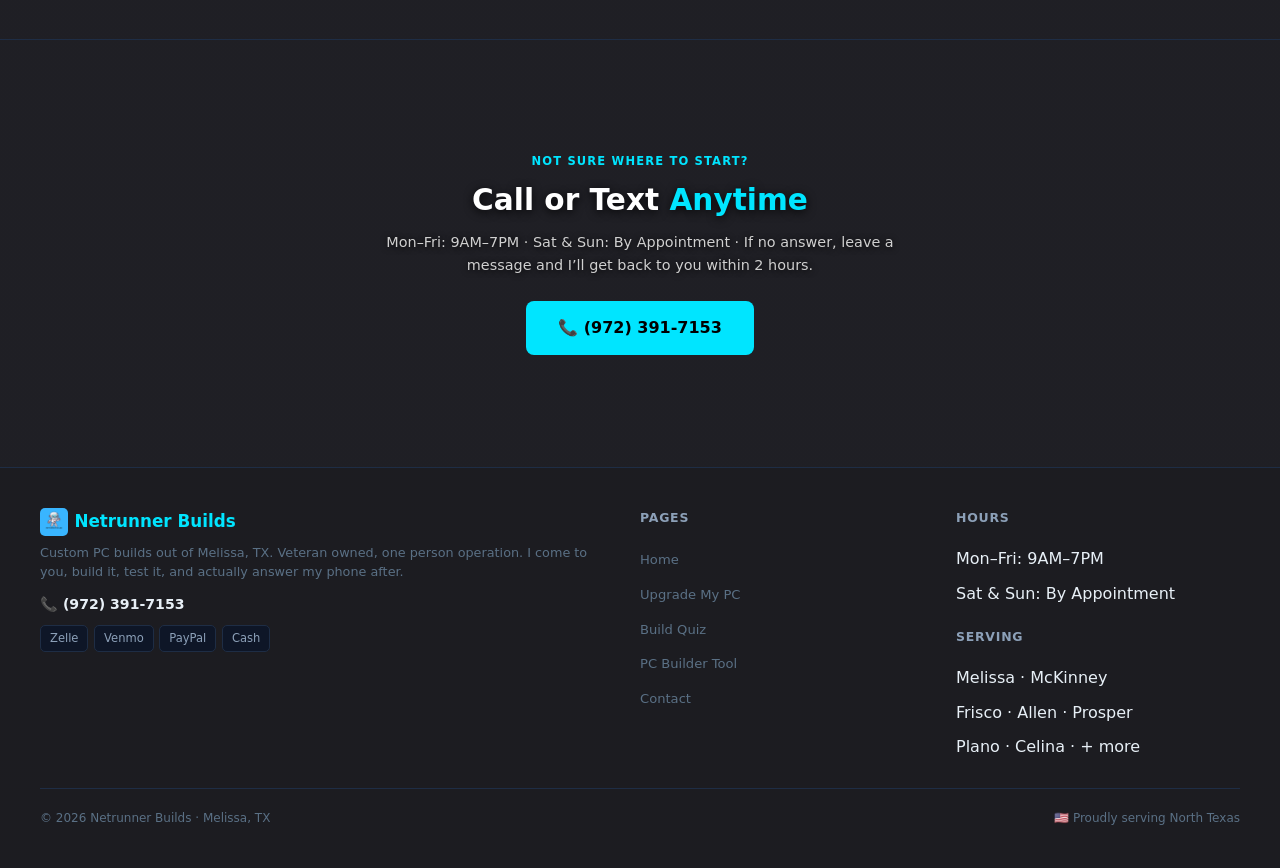
==== commit 26661d0a: "Turn build photo mosaics into auto-rotating slideshows" ====
--- a/index.html
+++ b/index.html
@@ -6,24 +6,30 @@
 <meta name="description" content="Netrunner Builds. Veteran owned custom PC builds and upgrades in North Texas. Expert assembly, stress tested, onsite service in Melissa, McKinney, Frisco, Allen, Prosper, Plano, Celina.">
 <meta property="og:title" content="Netrunner Builds · North Texas">
 <meta property="og:description" content="Veteran-owned custom PC builds and upgrades in North Texas. Expert assembly, stress tested, onsite service.">
-<meta property="og:image" content="https://netrunner1994.github.io/netrunner_logo.png">
-<meta property="og:url" content="https://netrunner1994.github.io/">
+<meta property="og:image" content="https://netrunnerbuilds.com/netrunner_logo.png">
+<meta property="og:url" content="https://netrunnerbuilds.com/">
 <meta property="og:type" content="website">
 <meta name="twitter:card" content="summary">
-<meta name="twitter:image" content="https://netrunner1994.github.io/netrunner_logo.png">
+<meta name="twitter:image" content="https://netrunnerbuilds.com/netrunner_logo.png">
 <title>Netrunner Builds · North Texas</title>
 <link rel="icon" href="netrunner_logo.png">
 <link rel="apple-touch-icon" href="apple-touch-icon.png">
-<link rel="canonical" href="https://netrunner1994.github.io/">
+<link rel="canonical" href="https://netrunnerbuilds.com/">
 <link rel="preload" as="image" href="hero-bg.webp" type="image/webp">
 <link rel="stylesheet" href="styles.css">
+<link rel="manifest" href="manifest.json">
+<meta name="theme-color" content="#00e5ff">
+<meta name="apple-mobile-web-app-capable" content="yes">
+<meta name="apple-mobile-web-app-status-bar-style" content="black-translucent">
+<meta name="apple-mobile-web-app-title" content="Netrunner Builds">
+<meta name="mobile-web-app-capable" content="yes">
 <script type="application/ld+json">
 {
   "@context": "https://schema.org",
   "@type": "LocalBusiness",
   "name": "Netrunner Builds",
   "description": "Veteran-owned custom PC builds and upgrades. On-site service in North Texas.",
-  "url": "https://netrunner1994.github.io",
+  "url": "https://netrunnerbuilds.com",
   "telephone": "+19723917153",
   "address": {
     "@type": "PostalAddress",
@@ -91,12 +97,14 @@
     <p class="sec-sub">Not staged, not stock photos. Real machines, real parts, real diagnostic results.</p>
     <div class="proof-grid">
       <div class="proof-card">
-        <div class="proof-imgs proof-imgs--5col" style="grid-template-columns:2fr 1fr 1fr;grid-template-rows:1fr 1fr;height:260px;">
-          <img src="first_build.webp" alt="Full build" style="grid-row:1/3;object-position:center 30%;" loading="lazy" decoding="async">
-          <img src="first_build-2.webp" alt="Build detail" style="object-position:center 40%;" loading="lazy" decoding="async">
-          <img src="first_build-3.webp" alt="Build detail" style="object-position:center 40%;" loading="lazy" decoding="async">
-          <img src="first_build-4.webp" alt="Build detail" style="object-position:center 40%;" loading="lazy" decoding="async">
-          <img src="first_build-5.webp" alt="Build detail" style="object-position:center 40%;" loading="lazy" decoding="async">
+        <div class="carousel" style="height:260px;">
+          <div class="carousel-track">
+            <img src="first_build.webp" alt="Full build" style="object-position:center 30%;" loading="lazy" decoding="async">
+            <img src="first_build-2.webp" alt="Build detail" style="object-position:center 40%;" loading="lazy" decoding="async">
+            <img src="first_build-3.webp" alt="Build detail" style="object-position:center 40%;" loading="lazy" decoding="async">
+            <img src="first_build-4.webp" alt="Build detail" style="object-position:center 40%;" loading="lazy" decoding="async">
+            <img src="first_build-5.webp" alt="Build detail" style="object-position:center 40%;" loading="lazy" decoding="async">
+          </div>
         </div>
         <div class="proof-body">
           <span class="proof-tag">My Personal Build</span>
@@ -105,9 +113,11 @@
         </div>
       </div>
       <div class="proof-card">
-        <div class="proof-imgs">
-          <img src="pc_upgrade.webp" alt="AMD gaming build" style="object-position:center 30%;" loading="lazy" decoding="async">
-          <img src="pc_pic.webp" alt="Segotep 650W PSU" style="object-position:center 35%;" loading="lazy" decoding="async">
+        <div class="carousel">
+          <div class="carousel-track">
+            <img src="pc_upgrade.webp" alt="AMD gaming build" style="object-position:center 30%;" loading="lazy" decoding="async">
+            <img src="pc_pic.webp" alt="Segotep 650W PSU" style="object-position:center 35%;" loading="lazy" decoding="async">
+          </div>
         </div>
         <div class="proof-body">
           <span class="proof-tag">Upgrade Build</span>
--- a/styles.css
+++ b/styles.css
@@ -367,8 +367,9 @@
 .wz-restart{background:transparent;color:var(--mut);border:1px solid var(--brd);margin-left:auto;font-size:.75rem;}
 .wz-restart:hover{color:var(--red);border-color:var(--red);}
 /* PROOF CARD */
-.proof-imgs{display:grid;grid-template-columns:2fr 1fr;gap:2px;height:200px;background:var(--brd);overflow:hidden;}
-.proof-imgs img{width:100%;height:100%;min-height:0;object-fit:cover;display:block;}
+.carousel{position:relative;height:200px;background:var(--brd);overflow:hidden;border-radius:0;}
+.carousel-track{display:flex;height:100%;transition:transform .7s ease;}
+.carousel-track img{flex:0 0 100%;width:100%;height:100%;object-fit:cover;display:block;}
 .proof-body{padding:1.1rem;background:var(--card2);border-top:1px solid var(--brd);}
 .spec-tag{background:rgba(157,0,255,.12);border:1px solid rgba(157,0,255,.25);color:var(--blue2);}
 /* HUB SERVICE CARDS */
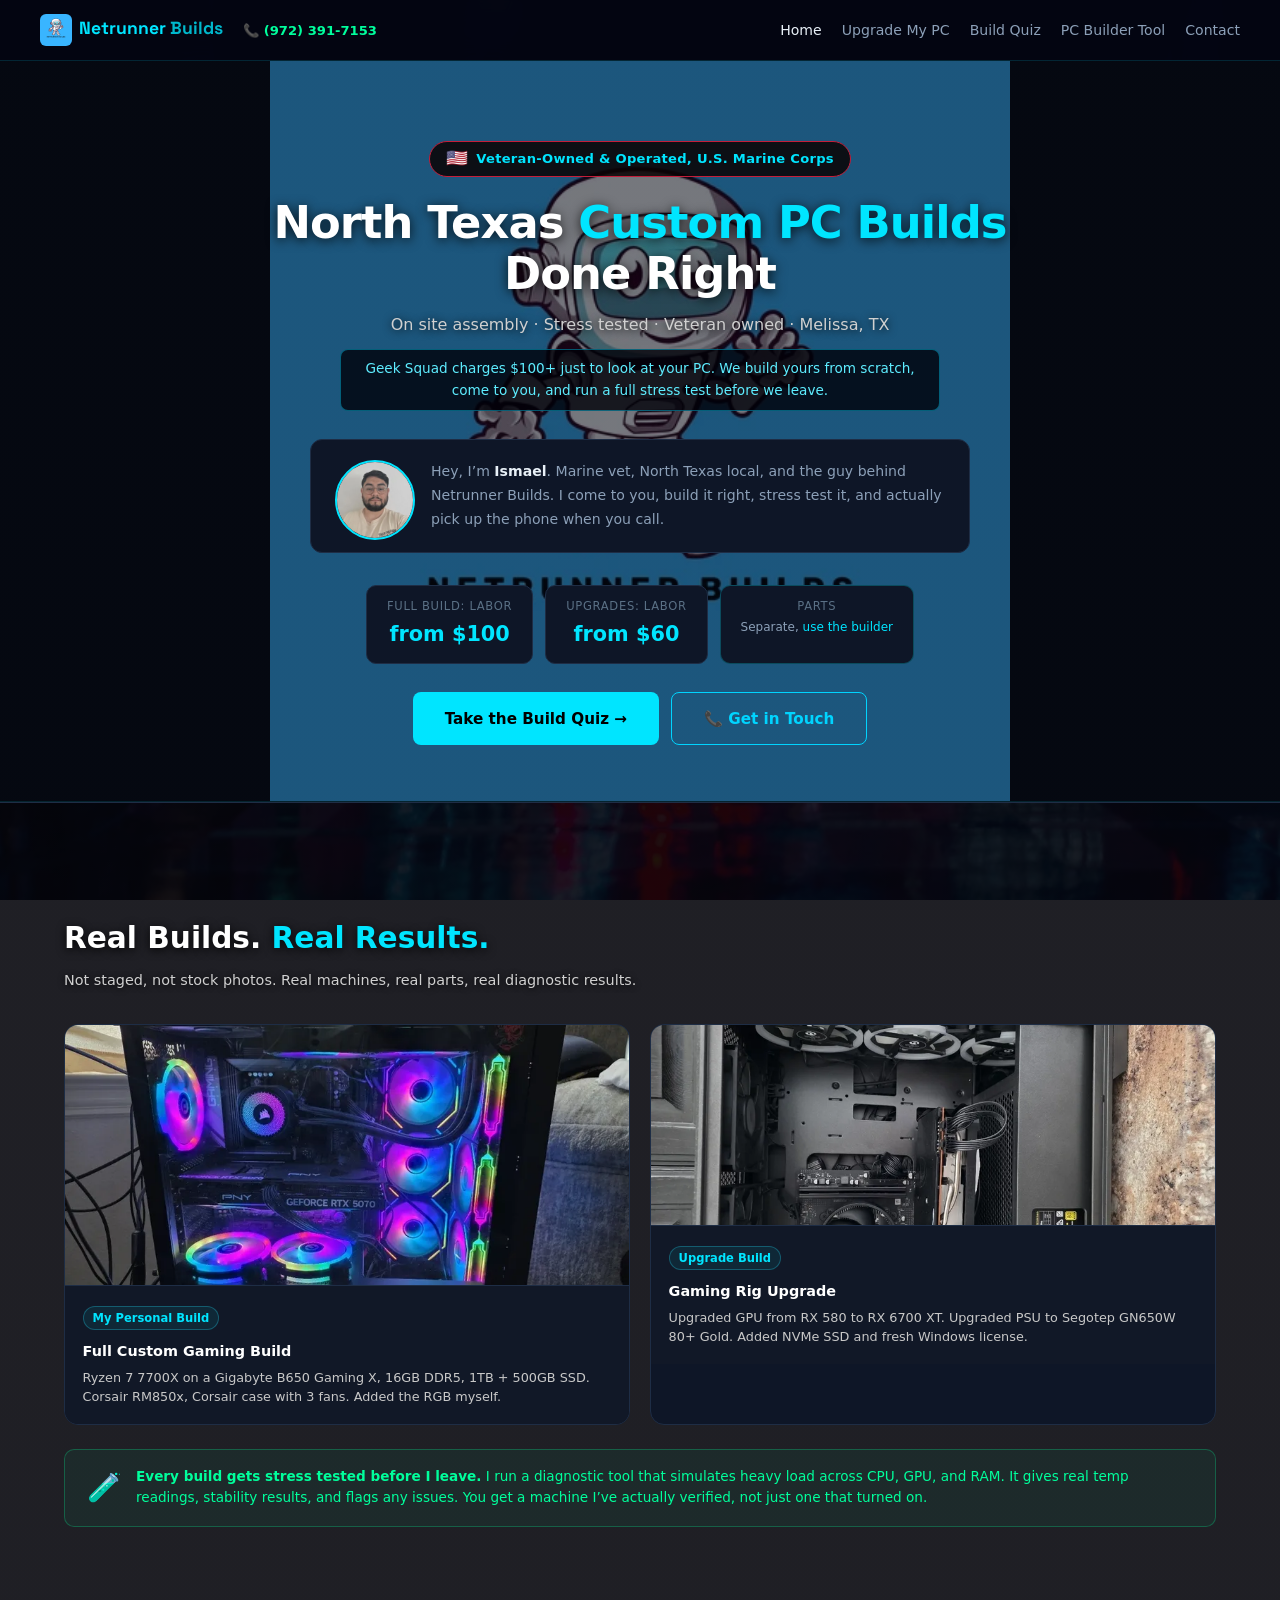
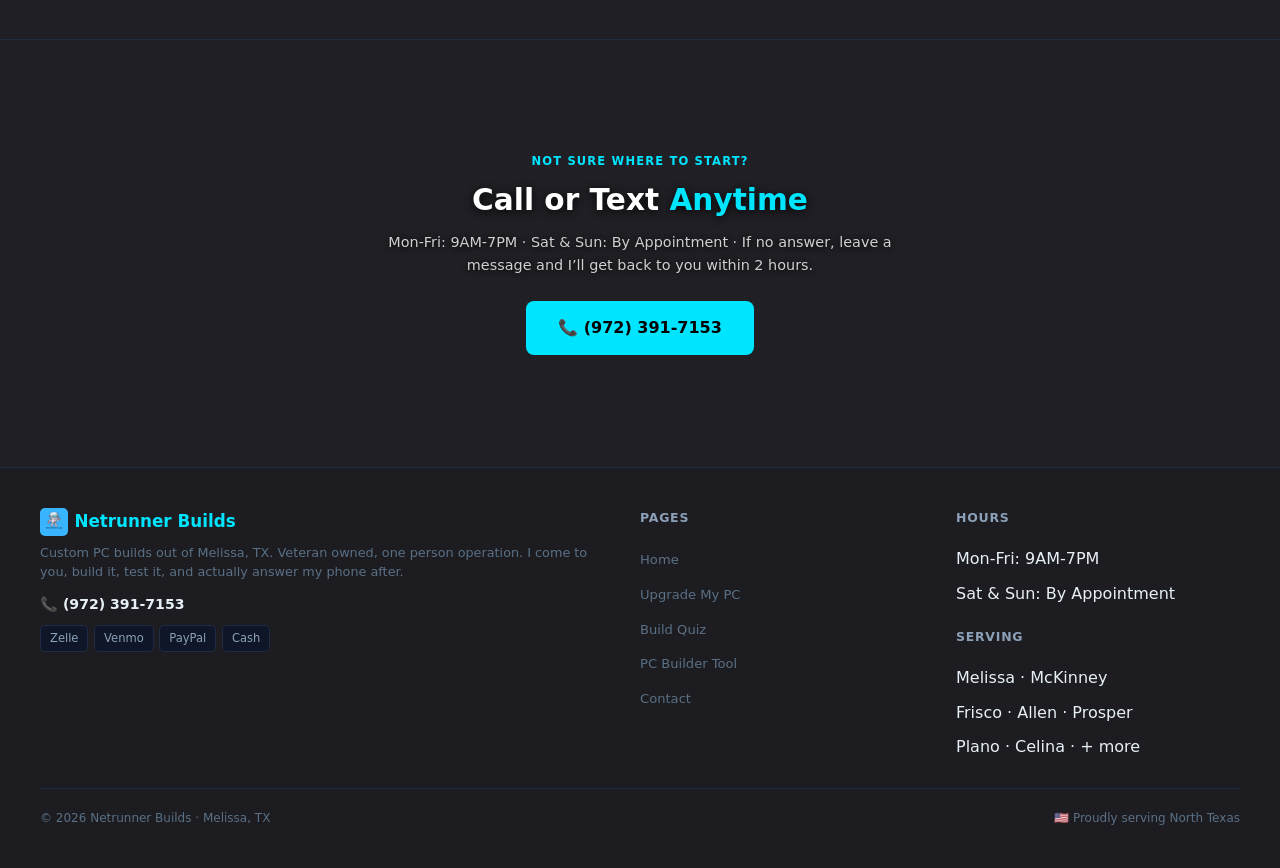
==== commit 840a04ee: "Site-wide checkup: verify integrity, remove all em/en dashes from copy Full audit of prices, links, " ====
--- a/index.html
+++ b/index.html
@@ -63,7 +63,7 @@
 
 
 <section class="hero" style="position:relative;overflow:hidden;min-height:480px;">
-  <div class="vet-badge"><span style="font-size:1.1rem;line-height:1;">&#127482;&#127480;</span> Veteran-Owned &amp; Operated &mdash; U.S. Marine Corps</div>
+  <div class="vet-badge"><span style="font-size:1.1rem;line-height:1;">&#127482;&#127480;</span> Veteran-Owned &amp; Operated, U.S. Marine Corps</div>
   <h1 class="hero-h1">North Texas <span>Custom PC Builds</span><br>Done Right</h1>
   <p class="hero-sub">On site assembly &middot; Stress tested &middot; Veteran owned &middot; Melissa, TX</p>
   <p class="gs-line">Geek Squad charges $100+ just to look at your PC. We build yours from scratch, come to you, and run a full stress test before we leave.</p>
@@ -73,16 +73,16 @@
   </div>
   <div class="price-badges">
     <div class="price-badge">
-      <div class="price-badge-lbl">Full Build &mdash; Labor</div>
+      <div class="price-badge-lbl">Full Build: Labor</div>
       <div class="price-badge-val">from $100</div>
     </div>
     <div class="price-badge">
-      <div class="price-badge-lbl">Upgrades &mdash; Labor</div>
+      <div class="price-badge-lbl">Upgrades: Labor</div>
       <div class="price-badge-val">from $60</div>
     </div>
     <div class="price-badge price-parts-badge">
       <div class="price-badge-lbl">Parts</div>
-      <div class="price-badge-sub">Separate &mdash; <a href="build.html">use the builder</a></div>
+      <div class="price-badge-sub">Separate, <a href="build.html">use the builder</a></div>
     </div>
   </div>
   <div class="hero-btns" style="margin-top:1.75rem;">
@@ -109,7 +109,7 @@
         <div class="proof-body">
           <span class="proof-tag">My Personal Build</span>
           <div class="proof-title">Full Custom Gaming Build</div>
-          <div class="proof-desc">Ryzen 7 7700X on a Gigabyte B650 Gaming X, 16GB DDR5, 1TB + 500GB SSD. Corsair RM850x, Corsair case with 3 fans &mdash; added the RGB myself.</div>
+          <div class="proof-desc">Ryzen 7 7700X on a Gigabyte B650 Gaming X, 16GB DDR5, 1TB + 500GB SSD. Corsair RM850x, Corsair case with 3 fans. Added the RGB myself.</div>
         </div>
       </div>
       <div class="proof-card">
@@ -137,7 +137,7 @@
   <div class="sec" style="text-align:center;">
     <div class="sec-lbl">Not Sure Where to Start?</div>
     <h2 class="sec-title">Call or Text <span>Anytime</span></h2>
-    <p class="sec-sub" style="max-width:520px;margin:0 auto 1.5rem;">Mon–Fri: 9AM–7PM &middot; Sat &amp; Sun: By Appointment &middot; If no answer, leave a message and I&rsquo;ll get back to you within 2 hours.</p>
+    <p class="sec-sub" style="max-width:520px;margin:0 auto 1.5rem;">Mon-Fri: 9AM-7PM &middot; Sat &amp; Sun: By Appointment &middot; If no answer, leave a message and I&rsquo;ll get back to you within 2 hours.</p>
     <a href="tel:9723917153" class="btn btn-primary" style="font-size:1rem;padding:.9rem 2rem;">&#128222; (972) 391-7153</a>
   </div>
 </section>
@@ -163,7 +163,7 @@
     <div class="ft-col">
       <h4>Hours</h4>
       <ul>
-        <li>Mon–Fri: 9AM–7PM</li>
+        <li>Mon-Fri: 9AM-7PM</li>
         <li>Sat &amp; Sun: By Appointment</li>
       </ul>
       <h4 style="margin-top:1rem;">Serving</h4>
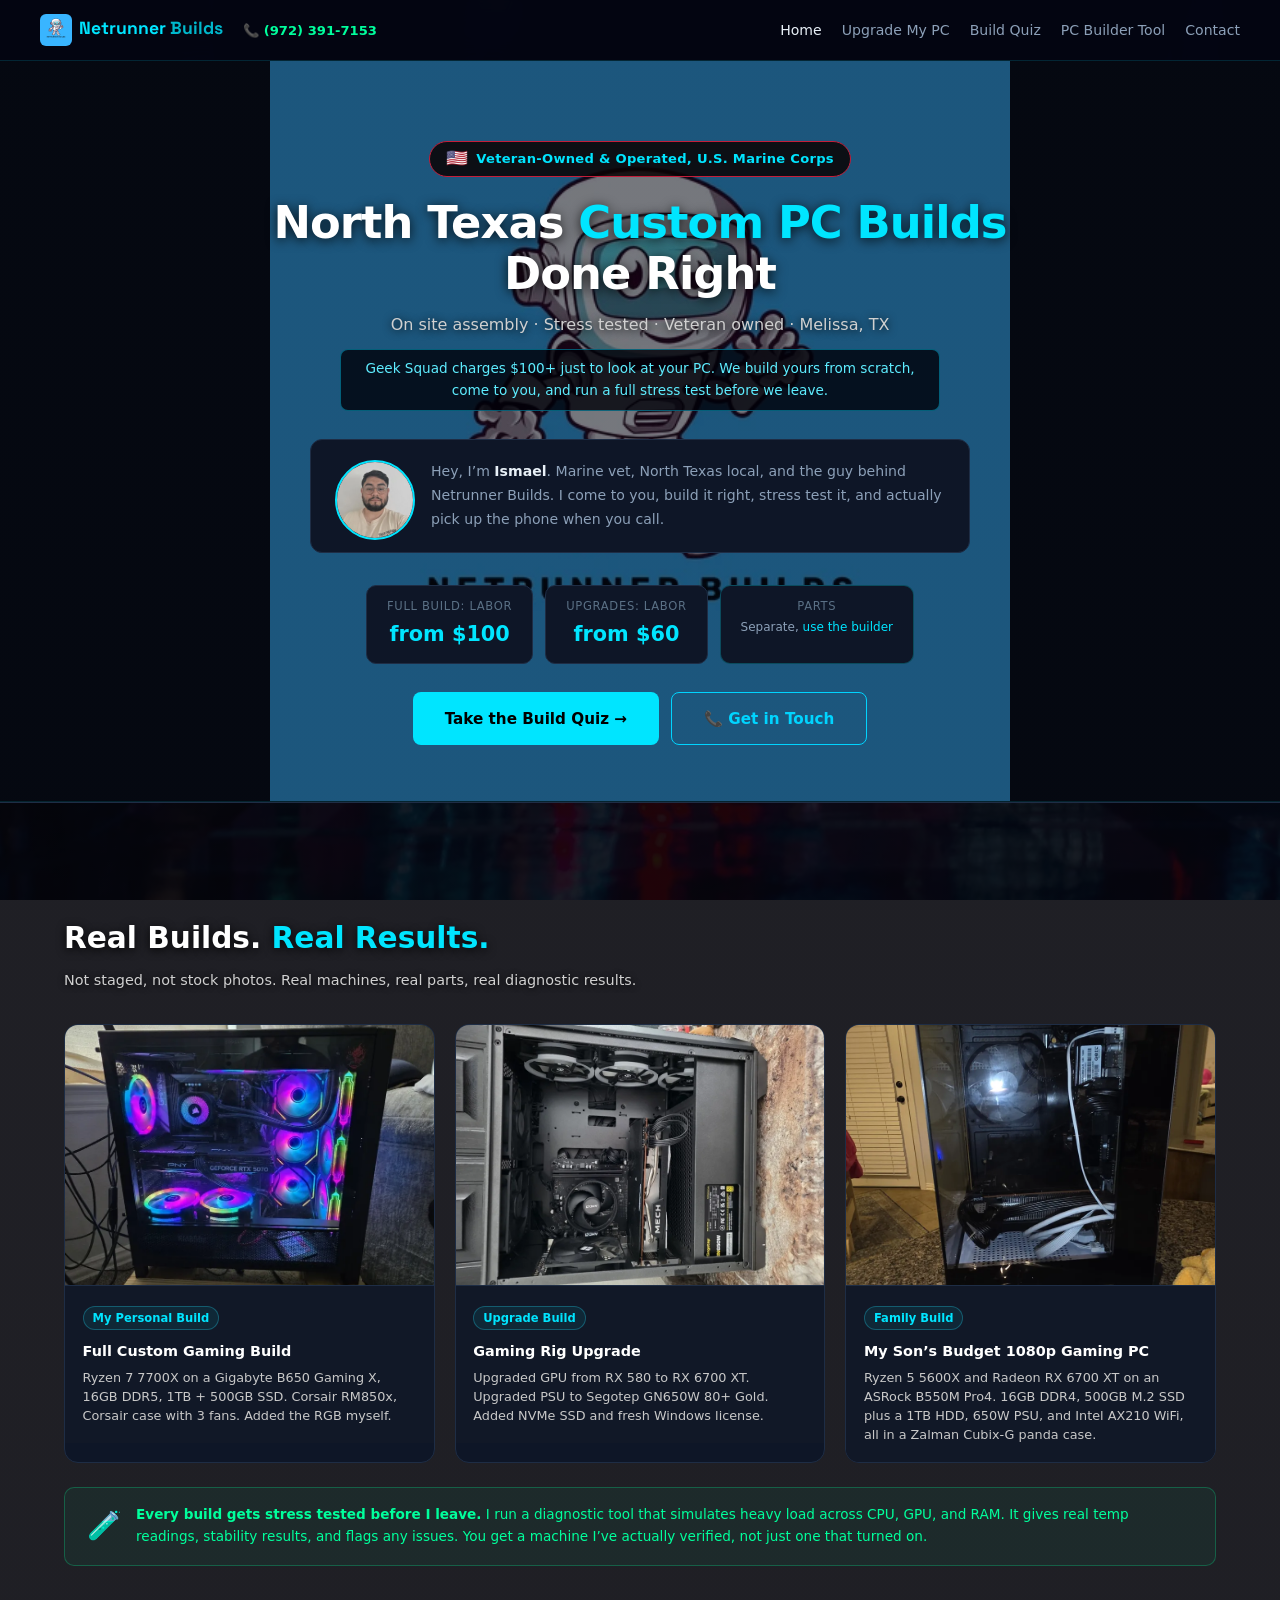
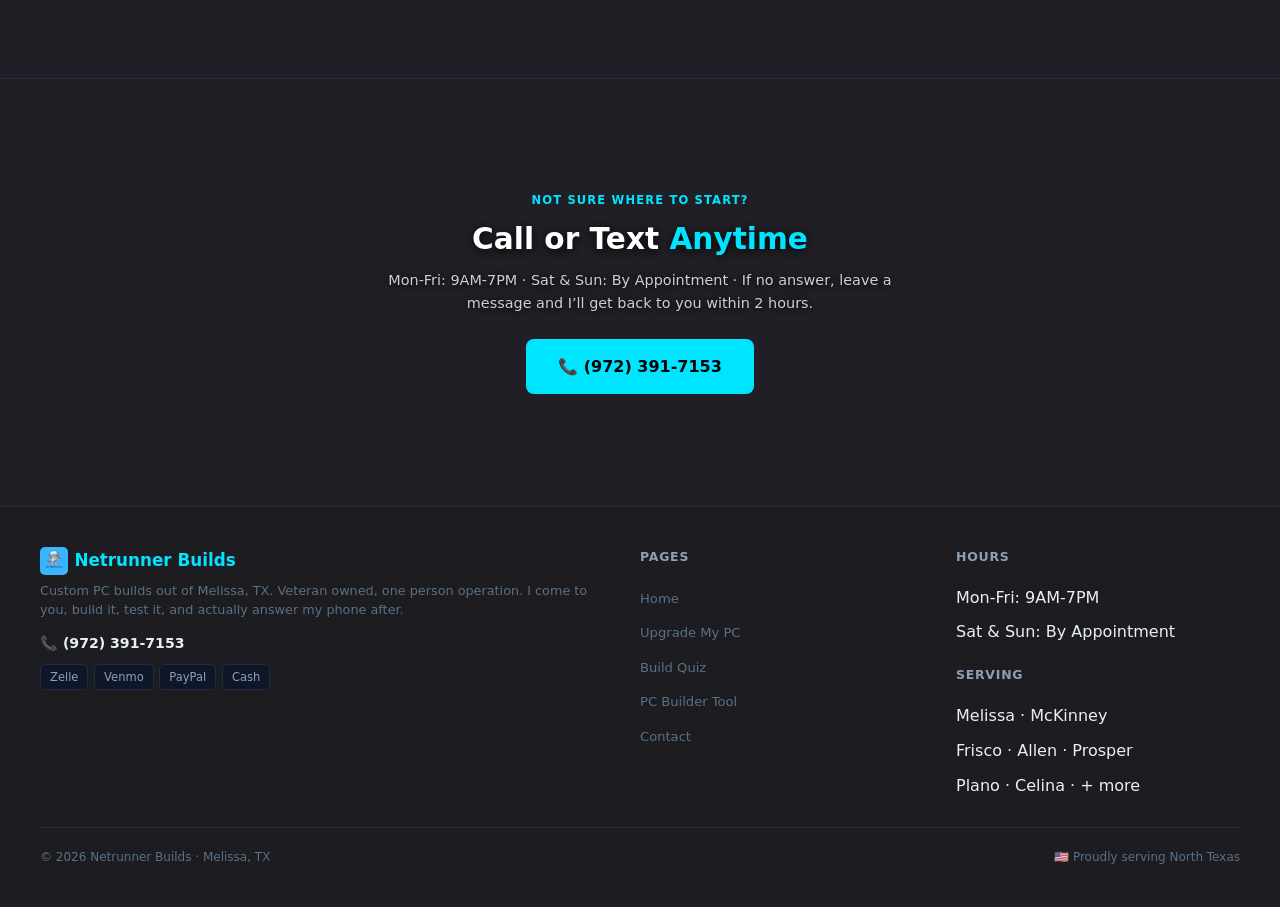
==== commit 504385bd: "Add son's budget 1080p gaming build to Real Builds New homepage card with a 5-photo rotating carouse" ====
--- a/index.html
+++ b/index.html
@@ -46,6 +46,10 @@
 </script>
 </head>
 <body>
+<div id="sale-banner" class="sale-banner" style="display:none;">
+  <span class="sale-banner-text" id="sale-banner-text"></span>
+  <button class="sale-banner-close" onclick="dismissSaleBanner()" aria-label="Dismiss announcement">&times;</button>
+</div>
 <nav>
   <div class="nav-i">
     <a href="index.html" class="nav-logo"><img src="netrunner_logo.webp" alt="Netrunner Builds" style="height:32px;width:32px;object-fit:contain;border-radius:6px;margin-right:.45rem;vertical-align:middle;" width="32" height="32" decoding="async">Netrunner<span style="color:var(--cyan)"> Builds</span></a>
@@ -113,7 +117,7 @@
         </div>
       </div>
       <div class="proof-card">
-        <div class="carousel">
+        <div class="carousel" style="height:260px;">
           <div class="carousel-track">
             <img src="pc_upgrade.webp" alt="AMD gaming build" style="object-position:center 30%;" loading="lazy" decoding="async">
             <img src="pc_pic.webp" alt="Segotep 650W PSU" style="object-position:center 35%;" loading="lazy" decoding="async">
@@ -123,6 +127,22 @@
           <span class="proof-tag">Upgrade Build</span>
           <div class="proof-title">Gaming Rig Upgrade</div>
           <div class="proof-desc">Upgraded GPU from RX&nbsp;580 to RX&nbsp;6700&nbsp;XT. Upgraded PSU to Segotep GN650W 80+&nbsp;Gold. Added NVMe SSD and fresh Windows license.</div>
+        </div>
+      </div>
+      <div class="proof-card">
+        <div class="carousel" style="height:260px;">
+          <div class="carousel-track">
+            <img src="son_build.webp" alt="White and black Zalman Cubix-G build, front view" style="object-position:center 40%;" loading="lazy" decoding="async">
+            <img src="son_build-2.webp" alt="Finished build through the glass side panel" style="object-position:center 50%;" loading="lazy" decoding="async">
+            <img src="son_build-3.webp" alt="Ryzen 5 5600X and Radeon RX 6700 XT installed" style="object-position:center 45%;" loading="lazy" decoding="async">
+            <img src="son_build-4.webp" alt="ASRock B550M Pro4 motherboard with CPU, cooler, and RAM" style="object-position:center 40%;" loading="lazy" decoding="async">
+            <img src="son_build-5.webp" alt="Rear I/O with WiFi antennas" style="object-position:center 40%;" loading="lazy" decoding="async">
+          </div>
+        </div>
+        <div class="proof-body">
+          <span class="proof-tag">Family Build</span>
+          <div class="proof-title">My Son&rsquo;s Budget 1080p Gaming PC</div>
+          <div class="proof-desc">Ryzen&nbsp;5 5600X and Radeon RX&nbsp;6700&nbsp;XT on an ASRock B550M Pro4. 16GB DDR4, 500GB M.2 SSD plus a 1TB HDD, 650W PSU, and Intel AX210 WiFi, all in a Zalman Cubix-G panda case.</div>
         </div>
       </div>
     </div>
--- a/styles.css
+++ b/styles.css
@@ -15,6 +15,12 @@
 @media(max-width:900px){body{background-attachment:scroll;}}
 a{color:var(--cyan);text-decoration:none;}
 a:hover{text-decoration:underline;}
+/* SALE BANNER */
+.sale-banner{display:flex;align-items:center;justify-content:center;gap:.75rem;background:linear-gradient(90deg,var(--magenta),var(--cyan));color:#06060e;font-weight:700;font-size:.82rem;padding:.55rem 1rem;text-align:center;position:relative;}
+.sale-banner-text a{color:#06060e;text-decoration:underline;font-weight:800;}
+.sale-banner-close{background:none;border:none;color:#06060e;font-size:1.1rem;line-height:1;cursor:pointer;padding:0 .2rem;flex-shrink:0;opacity:.75;}
+.sale-banner-close:hover{opacity:1;}
+@media(max-width:600px){.sale-banner{font-size:.74rem;padding:.55rem .75rem;}}
 /* NAV */
 nav{position:sticky;top:0;z-index:100;background:rgba(4,6,18,.97);backdrop-filter:blur(12px);border-bottom:1px solid rgba(0,229,255,.15);padding:0 1.5rem;}
 .nav-i{max-width:1200px;margin:0 auto;display:flex;align-items:center;gap:1.25rem;height:60px;}
